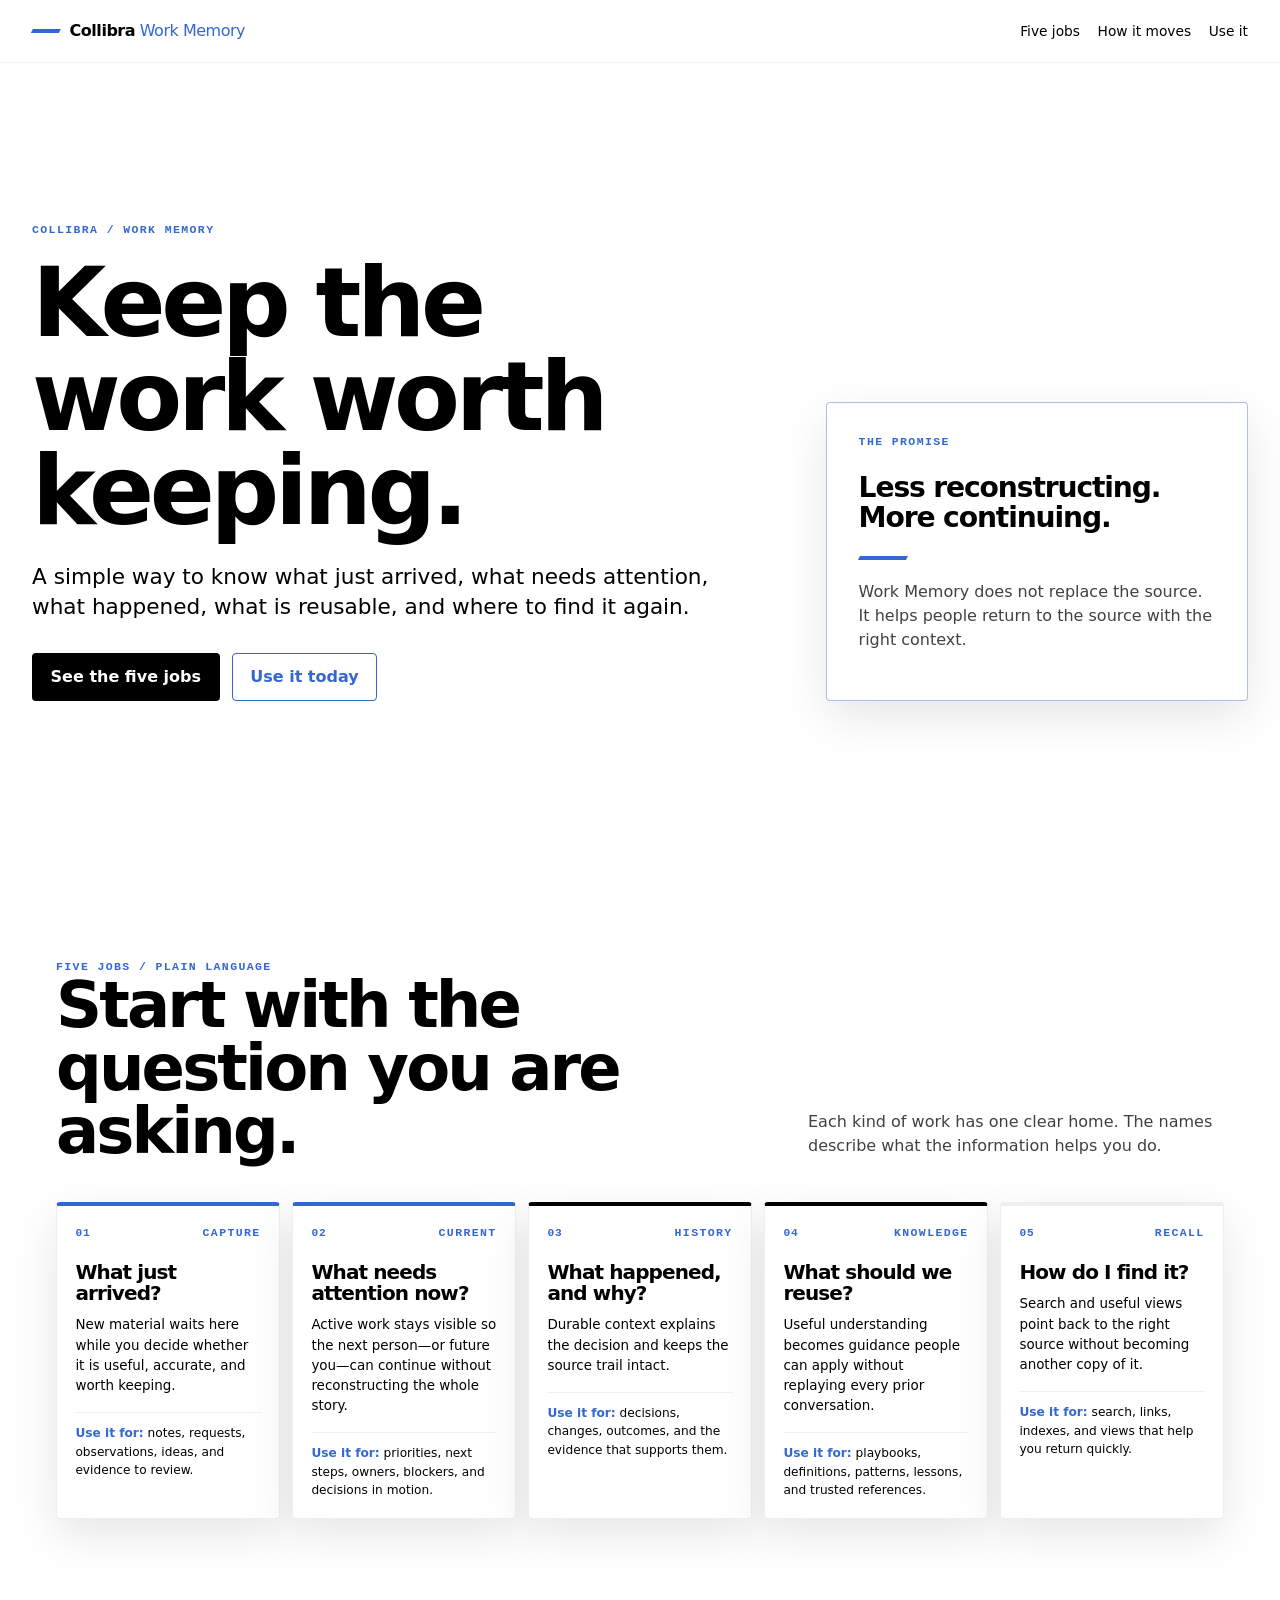
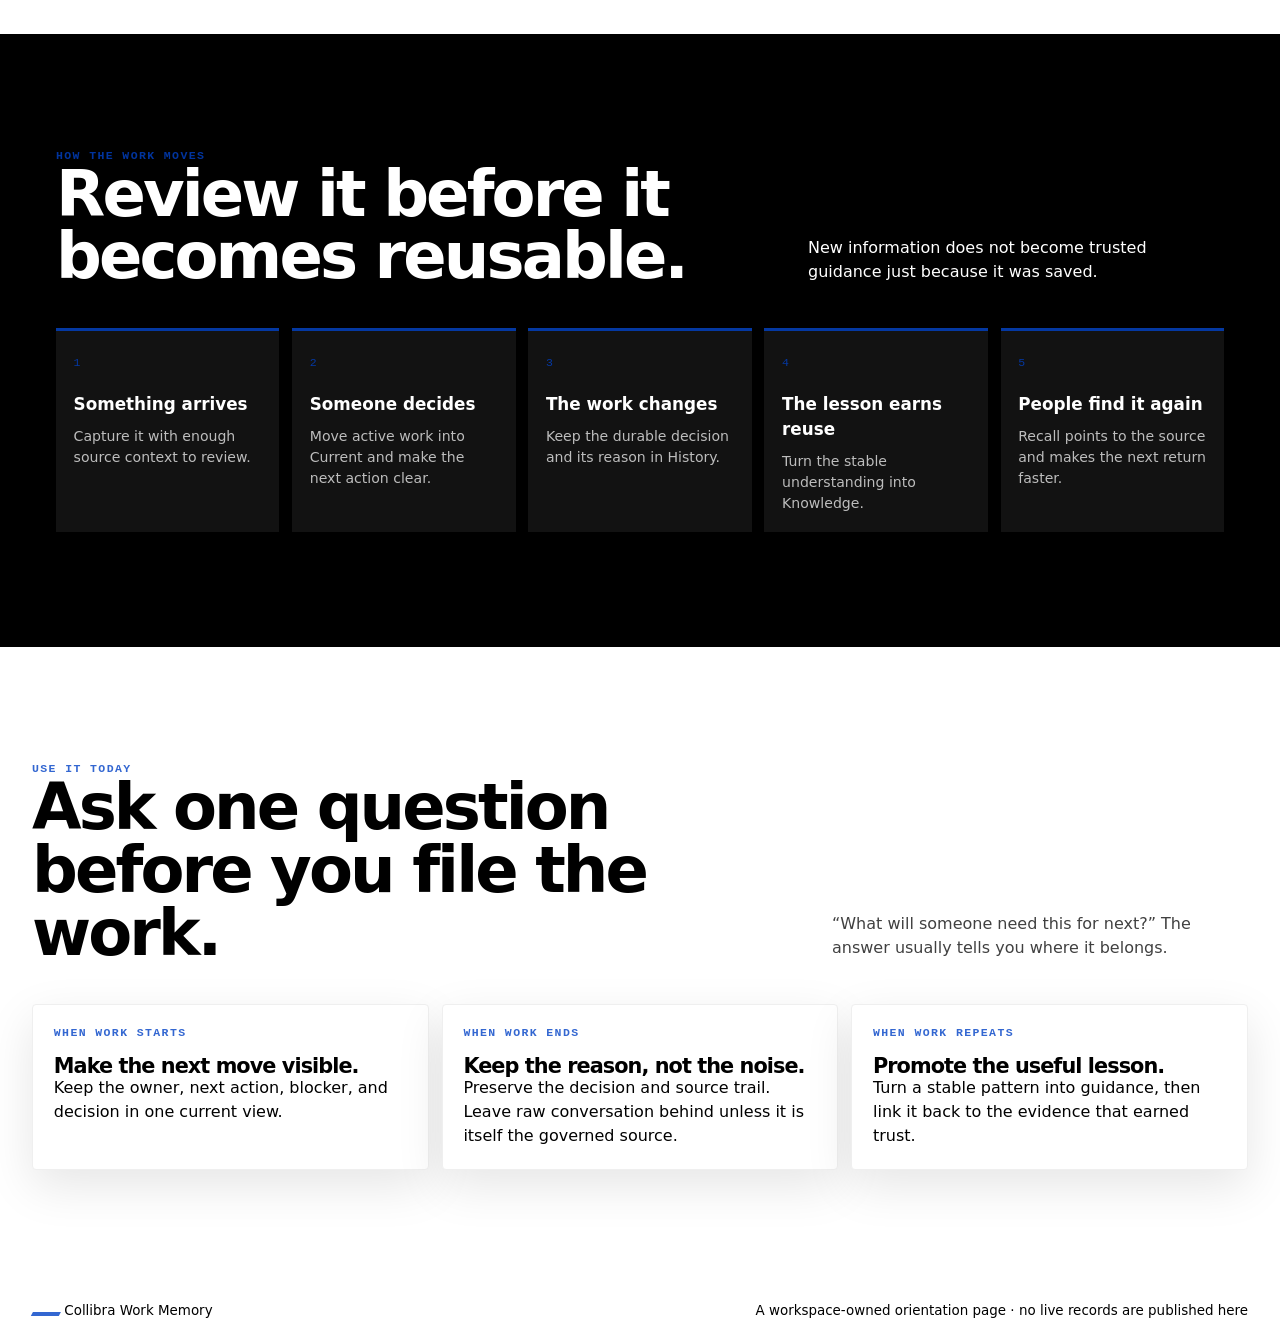
==== collibra-workspace/index.html @ ade643d0 "Publish Work Memory" ====
<!doctype html>
<html lang="en">
  <head>
    <meta charset="utf-8" />
    <meta name="viewport" content="width=device-width, initial-scale=1" />
    <meta name="description" content="A plain-language guide to keeping work easy to resume, trust, reuse, and find." />
    <title>Work Memory</title>
    <link rel="stylesheet" href="base.css?v=20260831-work-memory" />
    <link rel="stylesheet" href="work-memory.css?v=20260831-work-memory" />
  </head>
  <body>
    <a class="skip-link" href="#main">Skip to content</a>
    <header class="site-header">
      <div class="site-header__inner">
        <a class="wordmark" href="#overview" aria-label="Work Memory home">
          <span class="wordmark__tick" aria-hidden="true"></span>
          <span>Collibra<span class="wordmark__suffix"> Work Memory</span></span>
        </a>
        <nav class="site-nav" aria-label="Work Memory sections">
          <a href="#jobs">Five jobs</a>
          <a href="#flow">How it moves</a>
          <a href="#use-it">Use it</a>
        </nav>
      </div>
    </header>

    <main id="main">
      <section class="hero section" id="overview" aria-labelledby="hero-title">
        <div class="hero__eyebrow eyebrow">COLLIBRA / WORK MEMORY</div>
        <div class="hero__grid">
          <div>
            <h1 id="hero-title">Keep the work worth keeping.</h1>
            <p class="hero__lede">A simple way to know what just arrived, what needs attention, what happened, what is reusable, and where to find it again.</p>
            <div class="hero__actions">
              <a class="button button--primary" href="#jobs">See the five jobs</a>
              <a class="button button--secondary" href="#use-it">Use it today</a>
            </div>
          </div>
          <aside class="hero-card" aria-label="What this page is for">
            <div class="hero-card__label eyebrow">THE PROMISE</div>
            <p class="hero-card__statement">Less reconstructing. More continuing.</p>
            <div class="hero-card__rule" aria-hidden="true"></div>
            <p class="hero-card__note">Work Memory does not replace the source. It helps people return to the source with the right context.</p>
          </aside>
        </div>
      </section>

      <section class="section section--pale memory-section" id="jobs" aria-labelledby="jobs-title">
        <div class="section-heading">
          <div>
            <div class="eyebrow">FIVE JOBS / PLAIN LANGUAGE</div>
            <h2 id="jobs-title">Start with the question you are asking.</h2>
          </div>
          <p class="section-heading__description">Each kind of work has one clear home. The names describe what the information helps you do.</p>
        </div>
        <div class="memory-jobs" aria-label="Five Work Memory jobs">
          <article class="memory-job memory-job--capture">
            <div class="memory-job__top"><span class="memory-job__number" aria-hidden="true">01</span><div class="eyebrow">CAPTURE</div></div>
            <h3>What just arrived?</h3>
            <p>New material waits here while you decide whether it is useful, accurate, and worth keeping.</p>
            <p class="memory-job__rule"><strong>Use it for:</strong> notes, requests, observations, ideas, and evidence to review.</p>
          </article>
          <article class="memory-job memory-job--current">
            <div class="memory-job__top"><span class="memory-job__number" aria-hidden="true">02</span><div class="eyebrow">CURRENT</div></div>
            <h3>What needs attention now?</h3>
            <p>Active work stays visible so the next person—or future you—can continue without reconstructing the whole story.</p>
            <p class="memory-job__rule"><strong>Use it for:</strong> priorities, next steps, owners, blockers, and decisions in motion.</p>
          </article>
          <article class="memory-job memory-job--history">
            <div class="memory-job__top"><span class="memory-job__number" aria-hidden="true">03</span><div class="eyebrow">HISTORY</div></div>
            <h3>What happened, and why?</h3>
            <p>Durable context explains the decision and keeps the source trail intact.</p>
            <p class="memory-job__rule"><strong>Use it for:</strong> decisions, changes, outcomes, and the evidence that supports them.</p>
          </article>
          <article class="memory-job memory-job--knowledge">
            <div class="memory-job__top"><span class="memory-job__number" aria-hidden="true">04</span><div class="eyebrow">KNOWLEDGE</div></div>
            <h3>What should we reuse?</h3>
            <p>Useful understanding becomes guidance people can apply without replaying every prior conversation.</p>
            <p class="memory-job__rule"><strong>Use it for:</strong> playbooks, definitions, patterns, lessons, and trusted references.</p>
          </article>
          <article class="memory-job memory-job--recall">
            <div class="memory-job__top"><span class="memory-job__number" aria-hidden="true">05</span><div class="eyebrow">RECALL</div></div>
            <h3>How do I find it?</h3>
            <p>Search and useful views point back to the right source without becoming another copy of it.</p>
            <p class="memory-job__rule"><strong>Use it for:</strong> search, links, indexes, and views that help you return quickly.</p>
          </article>
        </div>
      </section>

      <section class="section section--dark work-flow" id="flow" aria-labelledby="flow-title">
        <div class="section-heading section-heading--dark">
          <div>
            <div class="eyebrow eyebrow--lime">HOW THE WORK MOVES</div>
            <h2 id="flow-title">Review it before it becomes reusable.</h2>
          </div>
          <p class="section-heading__description">New information does not become trusted guidance just because it was saved.</p>
        </div>
        <ol class="work-flow__steps">
          <li><span>1</span><strong>Something arrives</strong><p>Capture it with enough source context to review.</p></li>
          <li><span>2</span><strong>Someone decides</strong><p>Move active work into Current and make the next action clear.</p></li>
          <li><span>3</span><strong>The work changes</strong><p>Keep the durable decision and its reason in History.</p></li>
          <li><span>4</span><strong>The lesson earns reuse</strong><p>Turn the stable understanding into Knowledge.</p></li>
          <li><span>5</span><strong>People find it again</strong><p>Recall points to the source and makes the next return faster.</p></li>
        </ol>
      </section>

      <section class="section" id="use-it" aria-labelledby="use-title">
        <div class="section-heading">
          <div>
            <div class="eyebrow">USE IT TODAY</div>
            <h2 id="use-title">Ask one question before you file the work.</h2>
          </div>
          <p class="section-heading__description">“What will someone need this for next?” The answer usually tells you where it belongs.</p>
        </div>
        <div class="use-grid">
          <article><div class="eyebrow">WHEN WORK STARTS</div><h3>Make the next move visible.</h3><p>Keep the owner, next action, blocker, and decision in one current view.</p></article>
          <article><div class="eyebrow">WHEN WORK ENDS</div><h3>Keep the reason, not the noise.</h3><p>Preserve the decision and source trail. Leave raw conversation behind unless it is itself the governed source.</p></article>
          <article><div class="eyebrow">WHEN WORK REPEATS</div><h3>Promote the useful lesson.</h3><p>Turn a stable pattern into guidance, then link it back to the evidence that earned trust.</p></article>
        </div>
      </section>
    </main>

    <footer class="site-footer"><div class="site-footer__inner"><p><span class="wordmark__tick" aria-hidden="true"></span> Collibra Work Memory</p><p class="site-footer__meta">A workspace-owned orientation page · no live records are published here</p></div></footer>
  </body>
</html>
---- collibra-workspace/base.css ----
:root {
  color-scheme: light;
  --page-bg: var(--token-brand-color-neutral-light-cloud, Canvas);
  --surface: var(--token-brand-color-neutral-white, Canvas);
  --surface-muted: var(--token-brand-color-neutral-light-cloud, Canvas);
  --surface-strong: var(--token-brand-color-primary-navy, CanvasText);
  --ink: var(--token-brand-color-neutral-charcoal, CanvasText);
  --ink-strong: var(--token-brand-color-neutral-black, CanvasText);
  --on-strong: var(--token-brand-color-neutral-white, Canvas);
  --accent: var(--token-brand-color-primary-lime, Highlight);
  --support: var(--token-brand-color-accent-forest, Highlight);
  --hairline: var(--token-brand-color-neutral-cloud, ButtonFace);
  --radius: var(--token-brand-radius-scale, 0.25rem);
  --focus: var(--token-brand-color-primary-lime, Highlight);
  --font-display: system-ui, sans-serif;
  --font-mono: ui-monospace, monospace;
  --type-body-size: 1rem;
  --type-body-line: 1.5;
  --shadow-soft: 0 1rem 3rem color-mix(in srgb, var(--ink-strong) 10%, transparent);
}

* {
  box-sizing: border-box;
}

html {
  scroll-behavior: smooth;
  scroll-padding-top: 7rem;
}

body {
  margin: 0;
  min-width: min(20rem, 100%);
  background: var(--page-bg);
  color: var(--ink);
  font-family: var(--font-display);
  font-size: var(--type-body-size);
  line-height: var(--type-body-line);
}

a {
  color: inherit;
}

a:focus-visible,
button:focus-visible,
input:focus-visible,
select:focus-visible,
summary:focus-visible {
  outline: 0.18rem solid var(--focus);
  outline-offset: 0.16rem;
}

.skip-link {
  position: fixed;
  z-index: 10;
  top: 0.75rem;
  left: 0.75rem;
  padding: 0.6rem 0.9rem;
  border-radius: var(--radius);
  background: var(--surface);
  color: var(--ink-strong);
  transform: translateY(-160%);
}

.skip-link:focus {
  transform: translateY(0);
}

.site-header {
  position: sticky;
  z-index: 5;
  top: 0;
  border-bottom: 1px solid color-mix(in srgb, var(--hairline) 75%, transparent);
  background: color-mix(in srgb, var(--surface) 94%, transparent);
  backdrop-filter: blur(0.8rem);
}

.site-header__inner,
.site-footer__inner {
  display: flex;
  align-items: center;
  justify-content: space-between;
  gap: 1.5rem;
  width: min(100% - 3rem, 76rem);
  margin: 0 auto;
  padding: 1rem 0;
}

.wordmark {
  display: inline-flex;
  align-items: center;
  gap: 0.6rem;
  color: var(--ink-strong);
  font-weight: 750;
  letter-spacing: -0.03em;
  text-decoration: none;
  white-space: nowrap;
}

.wordmark__suffix {
  color: var(--support);
  font-weight: 450;
}

.wordmark__tick {
  display: inline-block;
  width: 1.75rem;
  height: 0.22rem;
  background: var(--accent);
  transform: skewX(-28deg);
}

.site-nav {
  display: flex;
  min-width: 0;
  gap: 1.1rem;
  overflow-x: auto;
  color: var(--ink);
  font-size: 0.86rem;
  white-space: nowrap;
}

.site-nav a {
  padding: 0.3rem 0;
  text-decoration: none;
}

.site-nav a:hover {
  color: var(--support);
}

.section {
  width: min(100% - 3rem, 76rem);
  margin: 0 auto;
  padding: clamp(4rem, 9vw, 7.5rem) 0;
  scroll-margin-top: 6rem;
}

.section--compact {
  padding-top: clamp(3rem, 6vw, 5rem);
  padding-bottom: clamp(3rem, 6vw, 5rem);
}

.section--dark {
  width: 100%;
  max-width: none;
  padding-right: max(1.5rem, calc((100% - 73rem) / 2));
  padding-left: max(1.5rem, calc((100% - 73rem) / 2));
  background: var(--surface-strong);
  color: var(--on-strong);
}

.section--pale {
  width: 100%;
  max-width: none;
  padding-right: max(1.5rem, calc((100% - 73rem) / 2));
  padding-left: max(1.5rem, calc((100% - 73rem) / 2));
  background: var(--surface-muted);
}

.hero {
  padding-top: clamp(5rem, 13vw, 10rem);
  padding-bottom: clamp(5rem, 12vw, 9rem);
}

.hero__eyebrow,
.eyebrow {
  color: var(--support);
  font-family: var(--font-mono);
  font-size: 0.72rem;
  font-weight: 700;
  letter-spacing: 0.12em;
  line-height: 1.2;
  text-transform: uppercase;
}

.eyebrow--lime {
  color: var(--accent);
}

.hero__grid {
  display: grid;
  grid-template-columns: minmax(0, 1.25fr) minmax(15rem, 0.75fr);
  align-items: end;
  gap: clamp(2rem, 7vw, 7rem);
  margin-top: 1.2rem;
}

h1,
h2,
h3,
p {
  margin-top: 0;
}

h1,
h2,
h3 {
  color: var(--ink-strong);
  font-weight: 650;
  letter-spacing: -0.045em;
  line-height: 0.98;
}

h1 {
  max-width: 12ch;
  margin-bottom: 1.5rem;
  font-size: clamp(3.2rem, 8vw, 6rem);
}

h2 {
  max-width: 18ch;
  margin-bottom: 0;
  font-size: clamp(2.35rem, 5vw, 4.25rem);
}

h3 {
  font-size: 1.3rem;
}

.hero__lede {
  max-width: 43rem;
  margin-bottom: 2rem;
  color: var(--ink);
  font-size: clamp(1.05rem, 1.8vw, 1.35rem);
  line-height: 1.35;
}

.hero__actions {
  display: flex;
  flex-wrap: wrap;
  gap: 0.75rem;
}

.button {
  display: inline-flex;
  align-items: center;
  justify-content: center;
  min-height: 2.8rem;
  padding: 0.7rem 1.1rem;
  border: 1px solid transparent;
  border-radius: var(--radius);
  font-weight: 700;
  text-decoration: none;
  transition: transform 160ms ease, background-color 160ms ease;
}

.button:hover {
  transform: translateY(-0.12rem);
}

.button--primary {
  background: var(--surface-strong);
  color: var(--on-strong);
}

.button--secondary {
  border-color: var(--support);
  color: var(--support);
}

.hero-card {
  padding: clamp(1.3rem, 3vw, 2rem);
  border: 1px solid color-mix(in srgb, var(--support) 35%, var(--hairline));
  border-radius: var(--radius);
  background: var(--surface);
  box-shadow: var(--shadow-soft);
}

.hero-card__label {
  margin-bottom: 1.5rem;
}

.hero-card__statement {
  max-width: 18ch;
  margin-bottom: 1.5rem;
  color: var(--ink-strong);
  font-size: clamp(1.35rem, 2.2vw, 1.9rem);
  font-weight: 650;
  letter-spacing: -0.04em;
  line-height: 1.05;
}

.hero-card__rule {
  width: 3rem;
  height: 0.24rem;
  margin-bottom: 1.25rem;
  background: var(--accent);
  transform: skewX(-28deg);
}

.hero-card__note,
.section-heading__description,
.type-panel__header p,
.foundation-foot,
.provenance-card p {
  color: color-mix(in srgb, currentColor 75%, transparent);
}

.section-heading {
  display: flex;
  align-items: end;
  justify-content: space-between;
  gap: 2rem;
  margin-bottom: 2.5rem;
}

.section-heading__description {
  max-width: 26rem;
  margin-bottom: 0.25rem;
}

.section-heading--dark h2,
.section-heading--dark .section-heading__description {
  color: var(--on-strong);
}

.summary-grid {
  display: grid;
  grid-template-columns: repeat(auto-fit, minmax(min(100%, 9rem), 1fr));
  gap: 0.75rem;
}

.summary-card {
  min-height: 8.75rem;
  padding: 1.2rem;
  border-top: 0.28rem solid var(--accent);
  border-radius: var(--radius);
  background: var(--surface);
  box-shadow: var(--shadow-soft);
}

.summary-card__count {
  display: block;
  color: var(--ink-strong);
  font-size: clamp(2.25rem, 5vw, 3.2rem);
  font-weight: 700;
  letter-spacing: -0.08em;
  line-height: 0.9;
}

.summary-card__label {
  display: block;
  margin-top: 0.85rem;
  color: var(--support);
  font-family: var(--font-mono);
  font-size: 0.7rem;
  font-weight: 700;
  letter-spacing: 0.08em;
  text-transform: uppercase;
}

.foundation-layout {
  display: grid;
  grid-template-columns: minmax(0, 0.85fr) minmax(0, 1.15fr);
  gap: clamp(2rem, 6vw, 6rem);
}

.section--dark h3,
.section--dark h4 {
  color: var(--on-strong);
}

.subheading {
  margin-bottom: 1.15rem;
  letter-spacing: -0.02em;
}

.swatch-grid {
  display: grid;
  grid-template-columns: repeat(2, minmax(0, 1fr));
  gap: 0.7rem;
}

.swatch {
  display: flex;
  min-height: 8.2rem;
  flex-direction: column;
  justify-content: space-between;
  padding: 0.9rem;
  border-radius: var(--radius);
  color: var(--on-strong);
  box-shadow: inset 0 0 0 1px color-mix(in srgb, currentColor 15%, transparent);
}

.swatch--light {
  color: var(--ink-strong);
}

.swatch__name {
  font-weight: 700;
}

.swatch__meta {
  font-family: var(--font-mono);
  font-size: 0.68rem;
  opacity: 0.8;
  overflow-wrap: anywhere;
}

.type-panel {
  min-width: 0;
}

.type-panel__header {
  display: flex;
  align-items: start;
  justify-content: space-between;
  gap: 1rem;
}

.type-panel__header p {
  margin-bottom: 1.5rem;
}

.pill,
.status-pill {
  display: inline-flex;
  align-items: center;
  width: fit-content;
  border-radius: 999px;
  padding: 0.25rem 0.55rem;
  font-family: var(--font-mono);
  font-size: 0.66rem;
  font-weight: 700;
  letter-spacing: 0.04em;
  text-transform: uppercase;
}

.pill--dark {
  border: 1px solid color-mix(in srgb, var(--on-strong) 35%, transparent);
  color: var(--on-strong);
  white-space: nowrap;
}

.type-list {
  display: grid;
  gap: 0.75rem;
}

.type-specimen {
  display: grid;
  grid-template-columns: minmax(8rem, 0.35fr) minmax(0, 1fr);
  gap: 1rem;
  align-items: baseline;
  padding: 0.9rem 0;
  border-bottom: 1px solid color-mix(in srgb, var(--on-strong) 18%, transparent);
}

.type-specimen__label {
  color: var(--accent);
  font-family: var(--font-mono);
  font-size: 0.68rem;
  letter-spacing: 0.05em;
  text-transform: uppercase;
}

.type-specimen__sample {
  margin: 0;
  font-family: var(--specimen-font, var(--font-display));
  font-size: var(--specimen-size, 1.5rem);
  line-height: var(--specimen-line, 1.1);
}

.foundation-foot {
  margin-top: 2.5rem;
  padding-top: 1.25rem;
  border-top: 1px solid color-mix(in srgb, var(--on-strong) 18%, transparent);
}

.catalog-toolbar {
  position: sticky;
  top: 4.8rem;
  z-index: 3;
  display: grid;
  grid-template-columns: minmax(0, 1.5fr) minmax(10rem, 0.55fr);
  gap: 0.75rem;
  padding: 1rem;
  border: 1px solid var(--hairline);
  border-radius: var(--radius);
  background: var(--surface);
  box-shadow: var(--shadow-soft);
}

.field-label {
  display: grid;
  gap: 0.4rem;
  color: var(--ink-strong);
  font-size: 0.76rem;
  font-weight: 700;
}

input,
select {
  width: 100%;
  min-height: 2.75rem;
  border: 1px solid var(--hairline);
  border-radius: var(--radius);
  background: var(--surface);
  color: var(--ink-strong);
  font: inherit;
  padding: 0.6rem 0.7rem;
}

input::placeholder {
  color: color-mix(in srgb, var(--ink) 60%, transparent);
}

.catalog-count {
  margin: 1rem 0;
  color: var(--support);
  font-family: var(--font-mono);
  font-size: 0.78rem;
  font-weight: 700;
  letter-spacing: 0.03em;
}

.catalog-column {
  min-width: 0;
}

.catalog-grid {
  display: grid;
  grid-template-columns: 1fr;
  gap: 0.9rem;
}

.catalog-card {
  display: flex;
  min-width: 0;
  flex-direction: column;
  gap: 0.85rem;
  padding: 1.25rem;
  border: 1px solid var(--hairline);
  border-radius: var(--radius);
  background: var(--surface);
  box-shadow: var(--shadow-soft);
}

.catalog-card__topline {
  display: flex;
  align-items: start;
  justify-content: space-between;
  gap: 0.75rem;
}

.catalog-card__area,
.catalog-card__id,
.source-line,
.tag-list {
  color: var(--support);
  font-family: var(--font-mono);
  font-size: 0.68rem;
  letter-spacing: 0.02em;
}

.catalog-card__id,
.source-line {
  overflow-wrap: anywhere;
}

.catalog-card h3 {
  margin-bottom: 0;
  color: var(--ink-strong);
  font-size: 1.45rem;
  line-height: 1.05;
}

.catalog-card p {
  margin-bottom: 0;
}

.catalog-card__contract {
  padding-left: 0.8rem;
  border-left: 0.2rem solid var(--accent);
  color: var(--ink-strong);
}

.status-pill {
  background: var(--surface-muted);
  color: var(--ink-strong);
}

.status-pill--defined {
  background: color-mix(in srgb, var(--support) 14%, var(--surface));
  color: var(--support);
}

.status-pill--proposed {
  background: color-mix(in srgb, var(--accent) 22%, var(--surface));
  color: var(--ink-strong);
}

.status-pill--open,
.status-pill--deferred {
  background: color-mix(in srgb, var(--hairline) 60%, var(--surface));
  color: var(--ink);
}

.tag-list {
  display: flex;
  flex-wrap: wrap;
  gap: 0.35rem;
  margin-top: auto;
  padding-top: 0.4rem;
  font-family: var(--font-display);
  font-size: 0.78rem;
  line-height: 1.25;
}

.tag {
  min-width: 0;
  padding: 0.32rem 0.52rem;
  border: 1px solid var(--hairline);
  border-radius: 999px;
  overflow-wrap: anywhere;
}

.catalog-pagination-row {
  display: grid;
  grid-template-columns: minmax(0, 1fr) auto;
  align-items: center;
  gap: 1rem;
  margin-top: 1.25rem;
  padding-top: 1.1rem;
  border-top: 1px solid var(--hairline);
}

.catalog-page-status {
  margin: 0;
  color: var(--ink);
  font-size: 0.86rem;
}

.catalog-pagination {
  display: flex;
  align-items: center;
  justify-content: end;
  gap: 0.35rem;
  max-width: 100%;
}

.catalog-pagination__pages {
  display: flex;
  align-items: center;
  flex-wrap: wrap;
  gap: 0.35rem;
}

.catalog-pagination__ellipsis {
  display: inline-flex;
  min-width: 1.2rem;
  min-height: 2.75rem;
  align-items: center;
  justify-content: center;
  color: var(--ink);
  font-weight: 700;
}

.catalog-pagination__button {
  display: inline-flex;
  min-width: 2.75rem;
  min-height: 2.75rem;
  align-items: center;
  justify-content: center;
  padding: 0.55rem 0.7rem;
  border: 1px solid var(--hairline);
  border-radius: var(--radius);
  background: var(--surface);
  color: var(--ink-strong);
  font: inherit;
  font-weight: 700;
  cursor: pointer;
}

.catalog-pagination__button:hover:not(:disabled) {
  border-color: var(--support);
  color: var(--support);
}

.catalog-pagination__button[aria-current="page"] {
  border-color: var(--surface-strong);
  background: var(--surface-strong);
  color: var(--on-strong);
}

.catalog-pagination__button:disabled {
  cursor: not-allowed;
  opacity: 0.48;
}

.empty-card,
.loading-card,
.error-card {
  padding: 1.2rem;
  border: 1px dashed var(--hairline);
  border-radius: var(--radius);
  background: var(--surface);
}

.loading-card--dark,
.error-card--dark {
  border-color: color-mix(in srgb, var(--on-strong) 28%, transparent);
  background: color-mix(in srgb, var(--on-strong) 5%, transparent);
  color: var(--on-strong);
}

.principles-layout {
  display: grid;
  grid-template-columns: repeat(3, minmax(0, 1fr));
  gap: 0.9rem;
}

.principle-group {
  min-height: 16rem;
  padding: 1.3rem;
  border-radius: var(--radius);
  background: var(--surface);
  box-shadow: var(--shadow-soft);
}

.principle-group h3 {
  margin-bottom: 1rem;
}

.principle-group ul {
  display: grid;
  gap: 0.7rem;
  margin: 0;
  padding-left: 1.1rem;
}

.principle-group li::marker {
  color: var(--accent);
}

.provenance-grid {
  display: grid;
  grid-template-columns: repeat(3, minmax(0, 1fr));
  gap: 0.9rem;
}

.provenance-card {
  min-height: 13rem;
  padding: 1.25rem;
  border: 1px solid color-mix(in srgb, var(--on-strong) 20%, transparent);
  border-radius: var(--radius);
  background: color-mix(in srgb, var(--on-strong) 5%, transparent);
}

.provenance-card h3 {
  margin-bottom: 0.8rem;
}

.provenance-card ul {
  margin: 0;
  padding-left: 1.1rem;
}

.site-footer {
  background: var(--surface);
}

.site-footer__inner {
  align-items: baseline;
  color: var(--ink-strong);
  font-size: 0.84rem;
}

.site-footer__inner p {
  margin: 0;
}

.site-footer__meta {
  color: var(--ink);
  text-align: right;
}

.noscript-message {
  position: fixed;
  right: 1rem;
  bottom: 1rem;
  z-index: 12;
  max-width: 30rem;
  padding: 1rem;
  border: 1px solid var(--hairline);
  border-radius: var(--radius);
  background: var(--surface);
  color: var(--ink-strong);
  box-shadow: var(--shadow-soft);
}

.hero-card__meta {
  display: flex;
  align-items: center;
  gap: 0.5rem;
  color: var(--support);
  font-family: var(--font-mono);
  font-size: 0.68rem;
  letter-spacing: 0.05em;
  text-transform: uppercase;
}

.live-dot {
  display: inline-block;
  width: 0.5rem;
  height: 0.5rem;
  border-radius: 50%;
  background: var(--accent);
  box-shadow: 0 0 0 0.28rem color-mix(in srgb, var(--accent) 18%, transparent);
}

.summary-card--foundation { border-top-color: var(--support); }
.summary-card--ui { border-top-color: var(--surface-strong); }
.summary-card--ux { border-top-color: var(--accent); }
.summary-card--visual { border-top-color: var(--support); }
.summary-card--content { border-top-color: var(--ink-strong); }

.maturity-panel {
  display: grid;
  grid-template-columns: minmax(12rem, 0.7fr) minmax(0, 1.3fr);
  gap: clamp(1.5rem, 5vw, 5rem);
  margin-top: 2rem;
  padding: 1.25rem;
  border: 1px solid var(--hairline);
  border-radius: var(--radius);
  background: var(--surface);
}

.maturity-panel__intro p {
  max-width: 29rem;
  margin: 0.7rem 0 0;
  color: var(--ink);
}

.maturity-rail {
  display: grid;
  gap: 0.75rem;
  align-content: center;
}

.maturity-bar__header {
  display: flex;
  justify-content: space-between;
  gap: 1rem;
  color: var(--ink-strong);
  font-family: var(--font-mono);
  font-size: 0.68rem;
  letter-spacing: 0.03em;
  text-transform: uppercase;
}

.maturity-bar__count {
  color: var(--support);
}

.maturity-bar__track {
  height: 0.42rem;
  margin-top: 0.3rem;
  overflow: hidden;
  border-radius: 999px;
  background: color-mix(in srgb, var(--hairline) 55%, transparent);
}

.maturity-bar__fill {
  display: block;
  height: 100%;
  border-radius: inherit;
  background: var(--support);
}

.maturity-bar__fill--proposed { background: var(--accent); }
.maturity-bar__fill--open { background: var(--ink); }
.maturity-bar__fill--deferred { background: var(--hairline); }

.system-map-section {
  overflow: hidden;
}

.system-map {
  display: grid;
  grid-template-columns: minmax(0, 1.05fr) minmax(16rem, 0.95fr);
  gap: clamp(2rem, 6vw, 6rem);
  align-items: center;
}

.system-map__canvas {
  position: relative;
  min-height: 31rem;
  isolation: isolate;
}

.system-map__connectors {
  position: absolute;
  inset: 0;
  width: 100%;
  height: 100%;
  overflow: visible;
  color: color-mix(in srgb, var(--on-strong) 24%, transparent);
}

.system-map__connectors path {
  fill: none;
  stroke: currentColor;
  stroke-width: 0.35;
  stroke-dasharray: 1 2;
  vector-effect: non-scaling-stroke;
}

.map-core {
  position: absolute;
  top: 50%;
  left: 50%;
  display: grid;
  width: 9rem;
  height: 9rem;
  place-content: center;
  gap: 0.9rem;
  border: 1px solid color-mix(in srgb, var(--accent) 70%, transparent);
  border-radius: 50%;
  background: color-mix(in srgb, var(--surface-strong) 90%, var(--accent));
  color: var(--on-strong);
  text-align: center;
  transform: translate(-50%, -50%);
  box-shadow: 0 0 0 1rem color-mix(in srgb, var(--accent) 7%, transparent), 0 0 0 2rem color-mix(in srgb, var(--on-strong) 4%, transparent);
}

.map-core__tick {
  display: block;
  width: 2.5rem;
  height: 0.22rem;
  margin: 0 auto;
  background: var(--accent);
  transform: skewX(-28deg);
}

.map-core__label {
  font-family: var(--font-mono);
  font-size: 0.68rem;
  font-weight: 700;
  letter-spacing: 0.08em;
  line-height: 1.35;
}

.map-node {
  position: absolute;
  z-index: 1;
  display: grid;
  min-width: 8.5rem;
  gap: 0.25rem;
  padding: 0.85rem;
  border: 1px solid color-mix(in srgb, var(--on-strong) 25%, transparent);
  border-radius: var(--radius);
  background: color-mix(in srgb, var(--surface-strong) 88%, var(--on-strong));
  color: var(--on-strong);
  font: inherit;
  text-align: left;
  cursor: pointer;
  transition: transform 160ms ease, border-color 160ms ease, background-color 160ms ease;
}

.map-node:hover,
.map-node:focus-visible {
  border-color: var(--accent);
  background: color-mix(in srgb, var(--surface-strong) 78%, var(--accent));
  transform: translateY(-0.2rem);
}

.map-node--top { top: 0; left: 50%; transform: translateX(-50%); }
.map-node--right { top: 18%; right: 0; }
.map-node--left { top: 18%; left: 0; }
.map-node--bottom-right { right: 4%; bottom: 2%; }
.map-node--bottom-left { bottom: 2%; left: 4%; }
.map-node--top:hover,
.map-node--top:focus-visible { transform: translateX(-50%) translateY(-0.2rem); }

.map-node__kicker,
.map-list-item__kicker {
  color: var(--accent);
  font-family: var(--font-mono);
  font-size: 0.62rem;
  font-weight: 700;
  letter-spacing: 0.08em;
  text-transform: uppercase;
}

.map-node__label {
  font-size: 1.2rem;
  letter-spacing: -0.03em;
}

.map-node__count,
.map-list-item__count {
  color: color-mix(in srgb, var(--on-strong) 70%, transparent);
  font-family: var(--font-mono);
  font-size: 0.66rem;
}

.system-map__list {
  display: grid;
  gap: 0.7rem;
}

.map-list-item {
  padding: 1rem 1.1rem;
  border-left: 0.22rem solid var(--accent);
  background: color-mix(in srgb, var(--on-strong) 5%, transparent);
}

.map-list-item--ui { border-left-color: var(--surface); }
.map-list-item--ux { border-left-color: var(--accent); }
.map-list-item--visual { border-left-color: var(--support); }
.map-list-item--content { border-left-color: var(--on-strong); }

.map-list-item__header {
  display: flex;
  justify-content: space-between;
  gap: 1rem;
}

.map-list-item h3 {
  margin: 0.35rem 0;
  color: var(--on-strong);
  font-size: 1.35rem;
}

.map-list-item p {
  margin-bottom: 0.65rem;
  color: color-mix(in srgb, var(--on-strong) 72%, transparent);
  font-size: 0.9rem;
}

.text-button,
.card-link {
  width: fit-content;
  padding: 0;
  border: 0;
  background: transparent;
  color: var(--support);
  font: inherit;
  font-weight: 700;
  text-decoration: underline;
  text-decoration-color: color-mix(in srgb, currentColor 38%, transparent);
  text-underline-offset: 0.22rem;
  cursor: pointer;
}

.text-button:hover,
.card-link:hover {
  color: var(--accent);
}

.section--dark .text-button {
  color: var(--accent);
}

.section--dark .text-button:hover,
.section--dark .text-button:focus-visible {
  color: var(--on-strong);
}

.foundation-signals {
  display: grid;
  grid-template-columns: repeat(4, minmax(0, 1fr));
  gap: 0.7rem;
  margin-top: 2.5rem;
}

.foundation-signal {
  min-width: 0;
  padding: 0.9rem;
  border: 1px solid color-mix(in srgb, var(--on-strong) 18%, transparent);
  border-radius: var(--radius);
  background: color-mix(in srgb, var(--on-strong) 5%, transparent);
}

.foundation-signal--open {
  border-color: color-mix(in srgb, var(--accent) 50%, transparent);
}

.foundation-signal__header {
  display: flex;
  align-items: start;
  justify-content: space-between;
  gap: 0.5rem;
}

.foundation-signal p {
  margin: 0.7rem 0 0;
  color: color-mix(in srgb, var(--on-strong) 70%, transparent);
  font-size: 0.8rem;
}

.explorer-layout {
  display: grid;
  grid-template-columns: minmax(20rem, 0.8fr) minmax(24rem, 1.2fr);
  align-items: start;
  gap: 1rem;
}

.detail-panel {
  position: sticky;
  top: 5.5rem;
  min-width: 0;
  min-height: 20rem;
  max-height: calc(100vh - 7rem);
  overflow-y: auto;
  overscroll-behavior: contain;
  scrollbar-gutter: stable;
  padding: 1.35rem;
  border: 1px solid var(--support);
  border-radius: var(--radius);
  background: var(--surface-strong);
  color: var(--on-strong);
  box-shadow: var(--shadow-soft);
}

.detail-panel__empty {
  display: grid;
  min-height: 17rem;
  place-content: center;
  gap: 0.8rem;
  text-align: center;
}

.detail-panel__empty h3,
.detail-panel h3,
.detail-panel h4 {
  color: var(--on-strong);
}

.detail-panel__empty p,
.detail-panel__purpose,
.detail-list,
.detail-panel__source {
  color: color-mix(in srgb, var(--on-strong) 72%, transparent);
}

.detail-panel__mark {
  display: grid;
  width: 3.2rem;
  height: 3.2rem;
  place-content: center;
  margin: 0 auto;
  border: 1px solid color-mix(in srgb, var(--accent) 65%, transparent);
  border-radius: 50%;
  color: var(--accent);
  font-size: 2rem;
  font-weight: 300;
}

.detail-panel__header {
  display: flex;
  align-items: start;
  justify-content: space-between;
  gap: 0.7rem;
}

.detail-panel__related {
  margin-top: 1rem;
}

.detail-panel__related h4 {
  margin-bottom: 0.2rem;
  font-family: var(--font-mono);
  font-size: 0.68rem;
  letter-spacing: 0.08em;
  text-transform: uppercase;
}

.detail-panel__id {
  display: block;
  margin-top: 1rem;
  color: var(--accent);
  font-family: var(--font-mono);
  font-size: 0.68rem;
  overflow-wrap: anywhere;
}

.detail-panel h3 {
  margin: 0.55rem 0 0.8rem;
  font-size: 1.85rem;
}

.detail-panel__purpose {
  margin-bottom: 1rem;
}

.detail-panel__contract {
  margin: 1rem 0;
  padding: 0.85rem 0.9rem;
  border-left: 0.22rem solid var(--accent);
  background: color-mix(in srgb, var(--on-strong) 6%, transparent);
}

.detail-panel__contract h4 {
  margin-bottom: 0.4rem;
  font-family: var(--font-mono);
  font-size: 0.68rem;
  letter-spacing: 0.08em;
  text-transform: uppercase;
}

.detail-panel__contract p {
  margin: 0;
}

.detail-panel__contract-details {
  margin-top: 0.7rem;
}

.detail-panel__contract-details summary {
  display: inline-flex;
  min-height: 2.5rem;
  align-items: center;
  padding: 0.45rem 0.65rem;
  border: 1px solid color-mix(in srgb, var(--accent) 52%, transparent);
  border-radius: var(--radius);
  color: var(--accent);
  cursor: pointer;
  font-size: 0.84rem;
  font-weight: 700;
}

.detail-panel__contract-details summary:hover {
  background: color-mix(in srgb, var(--accent) 12%, transparent);
}

.detail-panel__more {
  margin-top: 1rem;
  border-top: 1px solid color-mix(in srgb, var(--on-strong) 18%, transparent);
  padding-top: 0.8rem;
}

.detail-panel__more > summary {
  display: flex;
  min-height: 2.75rem;
  align-items: center;
  padding: 0.55rem 0.7rem;
  border: 1px solid color-mix(in srgb, var(--accent) 52%, transparent);
  border-radius: var(--radius);
  background: color-mix(in srgb, var(--on-strong) 5%, transparent);
  color: var(--accent);
  cursor: pointer;
  font-family: var(--font-display);
  font-size: 0.86rem;
  font-weight: 700;
  letter-spacing: 0.01em;
}

.detail-panel__more > summary:hover {
  background: color-mix(in srgb, var(--accent) 12%, transparent);
}

.detail-panel__more-body {
  padding-top: 0.2rem;
}

.detail-list {
  margin-top: 1rem;
}

.detail-list h4 {
  margin-bottom: 0.35rem;
  font-family: var(--font-mono);
  font-size: 0.68rem;
  letter-spacing: 0.08em;
  text-transform: uppercase;
}

.detail-list ul {
  display: grid;
  gap: 0.3rem;
  margin: 0;
  padding-left: 1rem;
}

.detail-panel__source {
  margin: 1.2rem 0 0;
  border-top: 1px solid color-mix(in srgb, var(--on-strong) 18%, transparent);
  padding-top: 0.9rem;
  font-family: var(--font-mono);
  font-size: 0.68rem;
  overflow-wrap: anywhere;
}

.catalog-card--selected {
  border-color: var(--support);
  box-shadow: 0 0 0 0.16rem color-mix(in srgb, var(--support) 18%, transparent), var(--shadow-soft);
}

.catalog-card .card-link {
  margin-top: auto;
  padding-top: 0.4rem;
}

.journey-grid {
  display: grid;
  grid-template-columns: repeat(5, minmax(0, 1fr));
  gap: 0.75rem;
}

.journey-step {
  min-width: 0;
  min-height: 14rem;
  padding: 1.1rem;
  border-top: 0.25rem solid var(--support);
  background: var(--surface);
  box-shadow: var(--shadow-soft);
}

.journey-step:nth-child(2) { border-top-color: var(--accent); }
.journey-step:nth-child(3) { border-top-color: var(--surface-strong); }
.journey-step:nth-child(4) { border-top-color: var(--ink-strong); }
.journey-step:nth-child(5) { border-top-color: var(--hairline); }

.journey-step__number {
  color: var(--support);
  font-family: var(--font-mono);
  font-size: 0.7rem;
  font-weight: 700;
  letter-spacing: 0.08em;
}

.journey-step h3 {
  margin: 1.5rem 0 0.8rem;
  font-size: 1.35rem;
}

.journey-step p {
  margin: 0;
  color: var(--ink);
  font-size: 0.86rem;
}

.memory-availability {
  display: grid;
  grid-template-columns: minmax(15rem, 0.75fr) minmax(0, 1.25fr);
  gap: clamp(1.25rem, 4vw, 3rem);
  margin-top: 1.5rem;
  padding: 1.15rem;
  border: 1px solid var(--hairline);
  border-left: 0.28rem solid var(--support);
  border-radius: var(--radius);
  background: var(--surface);
  box-shadow: var(--shadow-soft);
  scroll-margin-top: 7rem;
}

.memory-availability__intro h3 {
  margin: 0.55rem 0 0.8rem;
  color: var(--ink-strong);
  font-size: clamp(1.45rem, 2.5vw, 2rem);
  letter-spacing: -0.03em;
  line-height: 1.05;
}

.memory-availability__intro p {
  max-width: 25rem;
  margin: 0;
  color: var(--ink);
  font-size: 0.9rem;
}

.memory-availability__items {
  display: grid;
  grid-template-columns: repeat(3, minmax(0, 1fr));
  gap: 0.75rem;
}

.memory-availability__item {
  min-width: 0;
  padding: 1rem;
  border: 1px solid var(--hairline);
  border-radius: var(--radius);
  background: var(--surface);
}

.memory-availability__item h4 {
  margin: 0.7rem 0 0.55rem;
  color: var(--ink-strong);
  font-size: 1rem;
  letter-spacing: -0.02em;
  line-height: 1.08;
}

.memory-availability__item p {
  margin: 0;
  color: var(--ink);
  font-size: 0.82rem;
}

.memory-availability__item--pending {
  border-color: color-mix(in srgb, var(--accent) 48%, var(--hairline));
  background: color-mix(in srgb, var(--accent) 7%, var(--surface));
}

.memory-reader-path {
  display: grid;
  grid-template-columns: minmax(12rem, 0.7fr) minmax(0, 1.7fr);
  gap: 1rem 2rem;
  align-items: center;
  margin-top: 1.5rem;
  padding: 1rem 1.15rem;
  border: 1px solid var(--hairline);
  border-left: 0.28rem solid var(--accent);
  border-radius: var(--radius);
  background: color-mix(in srgb, var(--accent) 8%, var(--surface));
  scroll-margin-top: 7rem;
}

.memory-reader-path__lead {
  max-width: 18rem;
  margin: 0.45rem 0 0;
  color: var(--ink-strong);
  font-size: 0.92rem;
  font-weight: 650;
}

.memory-reader-path__links {
  display: flex;
  flex-wrap: wrap;
  gap: 0.5rem;
  margin: 0;
  padding: 0;
  list-style: none;
}

.memory-reader-path__links a {
  display: inline-flex;
  min-height: 2.75rem;
  align-items: center;
  gap: 0.35rem;
  padding: 0.55rem 0.75rem;
  border: 1px solid var(--hairline);
  border-radius: 999px;
  background: var(--surface);
  color: var(--support);
  font-size: 0.78rem;
  font-weight: 650;
  line-height: 1.2;
  text-decoration: none;
}

.memory-reader-path__links a span {
  color: var(--ink-strong);
  font-family: var(--font-mono);
  font-size: 0.66rem;
  letter-spacing: 0.04em;
}

.memory-reader-path__links a:hover {
  border-color: var(--support);
  color: var(--ink-strong);
}

.memory-jobs {
  display: grid;
  grid-template-columns: repeat(5, minmax(0, 1fr));
  gap: 0.75rem;
  margin-top: 2.2rem;
}

.memory-job {
  min-width: 0;
  min-height: 17rem;
  scroll-margin-top: 7rem;
  padding: 1.15rem;
  border: 1px solid var(--hairline);
  border-top: 0.28rem solid var(--support);
  border-radius: var(--radius);
  background: var(--surface);
  box-shadow: var(--shadow-soft);
}

.memory-job:target {
  outline: 0.2rem solid var(--accent);
  outline-offset: 0.25rem;
}

.memory-job:nth-child(2) {
  border-top-color: var(--accent);
}

.memory-job:nth-child(3) {
  border-top-color: var(--surface-strong);
}

.memory-job:nth-child(4) {
  border-top-color: var(--ink-strong);
}

.memory-job:nth-child(5) {
  border-top-color: var(--hairline);
}

.memory-job__top {
  display: flex;
  align-items: center;
  justify-content: space-between;
  gap: 0.7rem;
}

.memory-job__number {
  color: var(--support);
  font-family: var(--font-mono);
  font-size: 0.7rem;
  font-weight: 700;
  letter-spacing: 0.08em;
}

.memory-job h3 {
  margin: 1.3rem 0 0.7rem;
  font-size: 1.25rem;
  line-height: 1.05;
}

.memory-job > p {
  margin: 0;
  color: var(--ink);
  font-size: 0.84rem;
}

.memory-job__rule {
  margin-top: 1rem !important;
  padding-top: 0.7rem;
  border-top: 1px solid var(--hairline);
  font-size: 0.76rem !important;
}

.memory-job__rule + .memory-job__rule {
  margin-top: 0.55rem !important;
  padding-top: 0;
  border-top: 0;
}

.memory-job__rule strong {
  color: var(--support);
}

.memory-audiences {
  margin-top: clamp(3rem, 7vw, 5.5rem);
  padding-top: 1.6rem;
  border-top: 1px solid var(--hairline);
}

.memory-audiences__header {
  display: flex;
  align-items: end;
  justify-content: space-between;
  gap: 2rem;
}

.memory-audiences__header h3 {
  margin: 0.55rem 0 0;
  font-size: clamp(1.7rem, 3vw, 2.55rem);
}

.memory-audiences__header > p {
  max-width: 25rem;
  margin: 0;
  color: var(--ink);
  font-size: 0.9rem;
}

.memory-audience-grid {
  display: grid;
  grid-template-columns: repeat(3, minmax(0, 1fr));
  gap: 0.75rem;
  margin-top: 1.5rem;
}

.memory-audience {
  min-width: 0;
  min-height: 12rem;
  padding: 1.1rem;
  border: 1px solid var(--hairline);
  border-radius: var(--radius);
  background: var(--surface);
  box-shadow: var(--shadow-soft);
}

.memory-audience h4 {
  margin: 0.75rem 0 0.6rem;
  color: var(--ink-strong);
  font-size: 1.1rem;
  letter-spacing: -0.02em;
  line-height: 1.05;
}

.memory-audience p {
  margin: 0;
  color: var(--ink);
  font-size: 0.84rem;
}

.memory-flow {
  margin-top: clamp(2.5rem, 5vw, 4rem);
  padding: clamp(1.3rem, 3vw, 2rem);
  border: 1px solid color-mix(in srgb, var(--support) 35%, var(--hairline));
  border-radius: var(--radius);
  background: var(--surface-strong);
  color: var(--on-strong);
  box-shadow: var(--shadow-soft);
  scroll-margin-top: 7rem;
}

.memory-flow h3,
.memory-flow h4 {
  color: var(--on-strong);
}

.memory-flow__header,
.memory-tiers__header {
  display: flex;
  align-items: end;
  justify-content: space-between;
  gap: 2rem;
}

.memory-flow__header h3,
.memory-tiers__header h3 {
  margin: 0.55rem 0 0;
  font-size: clamp(1.7rem, 3vw, 2.55rem);
}

.memory-flow__header > p,
.memory-tiers__header > p {
  max-width: 25rem;
  margin: 0;
  color: color-mix(in srgb, var(--on-strong) 78%, transparent);
  font-size: 0.9rem;
}

.memory-flow__steps {
  display: grid;
  grid-template-columns: repeat(5, minmax(0, 1fr));
  gap: 0.75rem;
  margin: 2rem 0 0;
  padding: 0;
  list-style: none;
}

.memory-flow__step {
  min-width: 0;
  min-height: 15.5rem;
  padding: 1rem;
  border: 1px solid color-mix(in srgb, var(--on-strong) 22%, transparent);
  border-top: 0.25rem solid var(--accent);
  border-radius: var(--radius);
  background: color-mix(in srgb, var(--on-strong) 6%, transparent);
}

.memory-flow__step-top {
  display: flex;
  flex-wrap: wrap;
  align-items: center;
  justify-content: space-between;
  gap: 0.75rem;
  min-height: 1.35rem;
}

.memory-flow__role {
  padding: 0.3rem 0.45rem;
  border: 1px solid color-mix(in srgb, var(--on-strong) 42%, transparent);
  border-radius: 999px;
  color: var(--on-strong);
  font-family: var(--font-mono);
  font-size: 0.62rem;
  font-weight: 700;
  letter-spacing: 0.08em;
  line-height: 1;
}

.memory-flow__loop-badge {
  padding: 0.3rem 0.45rem;
  border: 1px solid var(--accent);
  border-radius: 999px;
  color: var(--accent);
  font-family: var(--font-mono);
  font-size: 0.62rem;
  font-weight: 700;
  letter-spacing: 0.08em;
  line-height: 1;
}

.memory-flow__step--improve {
  border-color: color-mix(in srgb, var(--accent) 48%, var(--on-strong));
  border-top-color: var(--accent);
  background: color-mix(in srgb, var(--accent) 10%, transparent);
}

.memory-flow__step--improve .memory-flow__role {
  border-color: var(--accent);
  color: var(--accent);
}

.memory-flow__step--improve h4 {
  color: var(--accent);
}

.memory-flow__step:nth-child(2) {
  border-top-color: var(--support);
}

.memory-flow__step:nth-child(3) {
  border-top-color: var(--on-strong);
}

.memory-flow__step:nth-child(4) {
  border-top-color: color-mix(in srgb, var(--accent) 60%, var(--on-strong));
}

.memory-flow__number,
.memory-tier__number {
  color: var(--accent);
  font-family: var(--font-mono);
  font-size: 0.7rem;
  font-weight: 700;
  letter-spacing: 0.08em;
}

.memory-flow__step h4 {
  margin: 1.4rem 0 0.65rem;
  font-size: 1.1rem;
  letter-spacing: -0.02em;
  line-height: 1.05;
}

.memory-flow__step p {
  margin: 0;
  color: color-mix(in srgb, var(--on-strong) 82%, transparent);
  font-size: 0.84rem;
}

.memory-flow__note {
  margin: 1.5rem 0 0;
  padding-top: 1rem;
  border-top: 1px solid color-mix(in srgb, var(--on-strong) 20%, transparent);
  color: color-mix(in srgb, var(--on-strong) 88%, transparent);
  font-size: 0.9rem;
}

.memory-flow__note strong {
  color: var(--accent);
}

.memory-context-plane {
  margin-top: clamp(3rem, 7vw, 5.5rem);
  padding: clamp(1.3rem, 3vw, 2rem);
  border: 1px solid color-mix(in srgb, var(--accent) 45%, var(--hairline));
  border-radius: var(--radius);
  background: color-mix(in srgb, var(--accent) 8%, var(--surface));
  box-shadow: var(--shadow-soft);
  scroll-margin-top: 7rem;
}

.memory-context-plane__header {
  display: flex;
  align-items: end;
  justify-content: space-between;
  gap: 2rem;
}

.memory-context-plane__header h3 {
  margin: 0.55rem 0 0;
  color: var(--ink-strong);
  font-size: clamp(1.7rem, 3vw, 2.55rem);
  letter-spacing: -0.03em;
  line-height: 1.05;
}

.memory-context-plane__header > p {
  max-width: 27rem;
  margin: 0;
  color: var(--ink);
  font-size: 0.9rem;
}

.memory-context-plane__steps {
  display: grid;
  grid-template-columns: repeat(4, minmax(0, 1fr));
  gap: 0.75rem;
  margin: 2rem 0 0;
  padding: 0;
  list-style: none;
}

.memory-context-plane__step {
  min-width: 0;
  min-height: 13rem;
  padding: 1rem;
  border: 1px solid var(--hairline);
  border-top: 0.25rem solid var(--support);
  border-radius: var(--radius);
  background: var(--surface);
}

.memory-context-plane__step:nth-child(2) { border-top-color: var(--accent); }
.memory-context-plane__step:nth-child(3) { border-top-color: var(--surface-strong); }
.memory-context-plane__step:nth-child(4) { border-top-color: var(--ink-strong); }

.memory-context-plane__number {
  display: inline-block;
  margin-right: 0.45rem;
  color: var(--support);
  font-family: var(--font-mono);
  font-size: 0.7rem;
  font-weight: 700;
  letter-spacing: 0.08em;
}

.memory-context-plane__role {
  display: inline-block;
  padding: 0.3rem 0.45rem;
  border: 1px solid var(--hairline);
  border-radius: 999px;
  color: var(--support);
  font-family: var(--font-mono);
  font-size: 0.62rem;
  font-weight: 700;
  letter-spacing: 0.08em;
  line-height: 1;
}

.memory-context-plane__step h4 {
  margin: 1.35rem 0 0.65rem;
  color: var(--ink-strong);
  font-size: 1.05rem;
  letter-spacing: -0.02em;
  line-height: 1.05;
}

.memory-context-plane__step p {
  margin: 0;
  color: var(--ink);
  font-size: 0.84rem;
}

.memory-context-plane__crosswalk {
  margin-top: 1.5rem;
  overflow-x: auto;
  border: 1px solid var(--hairline);
  border-radius: var(--radius);
  background: var(--surface);
}

.memory-context-plane__table {
  width: 100%;
  min-width: 34rem;
  border-collapse: collapse;
  color: var(--ink);
  font-size: 0.84rem;
}

.memory-context-plane__table caption {
  padding: 1rem 1rem 0.75rem;
  color: var(--ink-strong);
  font-size: 0.95rem;
  font-weight: 700;
  text-align: left;
}

.memory-context-plane__table th,
.memory-context-plane__table td {
  padding: 0.75rem 1rem;
  border-top: 1px solid var(--hairline);
  vertical-align: top;
  text-align: left;
}

.memory-context-plane__table thead th {
  color: var(--support);
  font-family: var(--font-mono);
  font-size: 0.68rem;
  letter-spacing: 0.06em;
  text-transform: uppercase;
}

.memory-context-plane__table tbody th {
  width: 8rem;
  color: var(--ink-strong);
  white-space: nowrap;
}

.memory-context-plane__note {
  margin: 1.25rem 0 0;
  padding-top: 1rem;
  border-top: 1px solid var(--hairline);
  color: var(--ink);
  font-size: 0.84rem;
}

.memory-context-plane__note strong {
  color: var(--support);
}

.memory-boundary {
  display: grid;
  grid-template-columns: minmax(15rem, 0.7fr) minmax(0, 1.3fr);
  gap: clamp(2rem, 6vw, 5rem);
  margin-top: clamp(3rem, 7vw, 5.5rem);
  padding-top: 1.6rem;
  border-top: 1px solid var(--hairline);
}

.memory-boundary__intro h3 {
  margin: 0.55rem 0 0.8rem;
  font-size: clamp(1.7rem, 3vw, 2.55rem);
}

.memory-boundary__intro p {
  max-width: 27rem;
  margin: 0;
  color: var(--ink);
}

.memory-boundary__items {
  display: grid;
  grid-template-columns: repeat(3, minmax(0, 1fr));
  gap: 0.75rem;
}

.memory-boundary__item {
  min-width: 0;
  padding: 1.1rem;
  border: 1px solid var(--hairline);
  border-radius: var(--radius);
  background: var(--surface);
  box-shadow: var(--shadow-soft);
}

.memory-boundary__item h4 {
  margin: 0.75rem 0 0.6rem;
  color: var(--ink-strong);
  font-size: 1.1rem;
  letter-spacing: -0.02em;
  line-height: 1.05;
}

.memory-boundary__item p {
  margin: 0;
  color: var(--ink);
  font-size: 0.84rem;
}

.memory-navigation {
  display: grid;
  grid-template-columns: minmax(15rem, 0.7fr) minmax(0, 1.3fr);
  gap: clamp(2rem, 6vw, 5rem);
  margin-top: clamp(3rem, 7vw, 5.5rem);
  padding-top: 1.6rem;
  border-top: 1px solid var(--hairline);
  scroll-margin-top: 7rem;
}

.memory-navigation__intro h3 {
  margin: 0.55rem 0 0.8rem;
  font-size: clamp(1.7rem, 3vw, 2.55rem);
}

.memory-navigation__intro p {
  max-width: 27rem;
  margin: 0;
  color: var(--ink);
}

.memory-navigation__items {
  display: grid;
  grid-template-columns: repeat(3, minmax(0, 1fr));
  gap: 0.75rem;
}

.memory-navigation__item {
  min-width: 0;
  padding: 1.1rem;
  border: 1px solid var(--hairline);
  border-radius: var(--radius);
  background: var(--surface);
  box-shadow: var(--shadow-soft);
}

.memory-navigation__item h4 {
  margin: 0.75rem 0 0.6rem;
  color: var(--ink-strong);
  font-size: 1.1rem;
  letter-spacing: -0.02em;
  line-height: 1.05;
}

.memory-navigation__item p {
  margin: 0;
  color: var(--ink);
  font-size: 0.84rem;
}

.memory-navigation__note {
  grid-column: 2;
  margin: 1rem 0 0;
  color: var(--ink);
  font-size: 0.84rem;
}

.memory-navigation__note strong {
  color: var(--support);
}

.memory-tiers {
  margin-top: clamp(3rem, 7vw, 5.5rem);
  padding-top: 1.6rem;
  border-top: 1px solid var(--hairline);
  scroll-margin-top: 7rem;
}

.memory-tier-list {
  display: grid;
  grid-template-columns: repeat(2, minmax(0, 1fr));
  gap: 0.75rem;
  margin: 2rem 0 0;
  padding: 0;
  list-style: none;
}

.memory-tier {
  display: grid;
  grid-template-columns: auto minmax(0, 1fr) auto;
  align-items: start;
  gap: 0.9rem;
  min-width: 0;
  padding: 1rem;
  border: 1px solid var(--hairline);
  border-left: 0.28rem solid var(--hairline);
  border-radius: var(--radius);
  background: var(--surface);
  box-shadow: var(--shadow-soft);
}

.memory-tier--contracted {
  border-left-color: var(--accent);
}

.memory-tier__body h4 {
  margin: 0;
  color: var(--ink-strong);
  font-size: 1.05rem;
  letter-spacing: -0.02em;
  line-height: 1.05;
}

.memory-tier__body p {
  margin: 0.55rem 0 0;
  color: var(--ink);
  font-size: 0.84rem;
}

.memory-tier__state {
  justify-self: end;
  padding: 0.28rem 0.45rem;
  border-radius: 999px;
  background: color-mix(in srgb, var(--hairline) 55%, var(--surface));
  color: var(--support);
  font-family: var(--font-mono);
  font-size: 0.62rem;
  font-weight: 700;
  letter-spacing: 0.05em;
  line-height: 1.2;
  text-align: right;
  white-space: nowrap;
}

.memory-tier--contracted .memory-tier__state {
  background: color-mix(in srgb, var(--accent) 24%, var(--surface));
  color: var(--ink-strong);
}

@media (prefers-reduced-motion: reduce) {
  html {
    scroll-behavior: auto;
  }

  *,
  *::before,
  *::after {
    transition-duration: 0.01ms !important;
    animation-duration: 0.01ms !important;
    animation-iteration-count: 1 !important;
  }
}

@media (max-width: 48rem) {
  html {
    scroll-padding-top: 10rem;
  }

  .site-header__inner,
  .site-footer__inner {
    width: min(100% - 2rem, 76rem);
  }

  .section {
    width: min(100% - 2rem, 76rem);
  }

  .section--dark,
  .section--pale {
    padding-right: 1rem;
    padding-left: 1rem;
  }

  .hero__grid,
  .foundation-layout,
  .principles-layout,
  .provenance-grid {
    grid-template-columns: 1fr;
  }

  .hero-card {
    max-width: 34rem;
  }

  .section-heading {
    display: grid;
    align-items: start;
  }

  .catalog-toolbar {
    grid-template-columns: 1fr;
  }

  .principle-group,
  .provenance-card {
    min-height: auto;
  }
}

@media (max-width: 32rem) {
  html {
    scroll-padding-top: 11rem;
  }

  .site-header__inner {
    align-items: start;
    flex-direction: column;
    gap: 0.7rem;
  }

  .site-nav {
    width: 100%;
    max-width: 100%;
    flex-wrap: wrap;
    gap: 0.35rem 0.9rem;
    overflow: visible;
  }

  .hero,
  .section {
    padding-top: 3.5rem;
    padding-bottom: 3.5rem;
    scroll-margin-top: 9.5rem;
  }

  h1 {
    font-size: clamp(2.8rem, 15vw, 4.2rem);
  }

  h2 {
    font-size: clamp(2.1rem, 12vw, 3rem);
  }

  .type-specimen {
    grid-template-columns: 1fr;
    gap: 0.45rem;
  }

  .type-panel__header,
  .site-footer__inner {
    align-items: start;
    flex-direction: column;
  }

  .site-footer__meta {
    text-align: left;
  }
}

@media (max-width: 60rem) {
  .system-map,
  .explorer-layout {
    grid-template-columns: 1fr;
  }

  .detail-panel {
    position: static;
    max-height: none;
    overflow: visible;
  }

  .journey-grid {
    grid-template-columns: repeat(3, minmax(0, 1fr));
  }

  .memory-jobs {
    grid-template-columns: repeat(3, minmax(0, 1fr));
  }

  .memory-boundary {
    grid-template-columns: 1fr;
  }

  .memory-availability {
    grid-template-columns: 1fr;
  }

  .memory-navigation {
    grid-template-columns: 1fr;
  }

  .memory-navigation__note {
    grid-column: 1;
  }

  .memory-flow__steps {
    grid-template-columns: repeat(3, minmax(0, 1fr));
  }

  .memory-context-plane__steps {
    grid-template-columns: repeat(2, minmax(0, 1fr));
  }

  .memory-tier-list {
    grid-template-columns: 1fr;
  }
}

@media (max-width: 48rem) {
.maturity-panel {
    grid-template-columns: 1fr;
  }

  .foundation-signals {
    grid-template-columns: repeat(2, minmax(0, 1fr));
  }

  .memory-jobs,
  .memory-boundary__items,
  .memory-availability__items,
  .memory-navigation__items {
    grid-template-columns: repeat(2, minmax(0, 1fr));
  }

  .memory-reader-path {
    grid-template-columns: 1fr;
    scroll-margin-top: 10rem;
  }

  .memory-job,
  .memory-flow,
  .memory-availability,
  .memory-navigation,
  .memory-tiers {
    scroll-margin-top: 10rem;
  }

  .memory-audiences__header {
    display: grid;
    align-items: start;
  }

  .memory-audience-grid {
    grid-template-columns: repeat(2, minmax(0, 1fr));
  }

  .memory-flow__steps {
    grid-template-columns: repeat(2, minmax(0, 1fr));
  }

  .memory-context-plane__header {
    display: grid;
    align-items: start;
  }

  .memory-context-plane__steps {
    grid-template-columns: repeat(2, minmax(0, 1fr));
  }

  .system-map__canvas {
    min-height: 27rem;
  }

  .journey-grid {
    grid-template-columns: repeat(2, minmax(0, 1fr));
  }
}

.maturity-panel__summary {
  display: grid;
  grid-template-columns: minmax(0, 1fr) auto auto;
  align-items: center;
  gap: 1rem;
  cursor: pointer;
  list-style: none;
}

.maturity-panel__summary::-webkit-details-marker { display: none; }

.maturity-panel__summary strong {
  color: var(--ink-strong);
  font-size: 0.95rem;
}

.maturity-panel__toggle {
  color: var(--support);
  font-size: 0.78rem;
  font-weight: 700;
}

.maturity-panel[open] .maturity-panel__toggle::before { content: "Hide "; }

.maturity-empty {
  padding-top: 1rem;
  border-top: 1px solid var(--hairline);
}

.maturity-empty p { margin: 0.35rem 0 0; color: var(--ink); }

@media (max-width: 32rem) {
  .foundation-signals,
  .journey-grid,
  .memory-jobs,
  .memory-audience-grid,
  .memory-boundary__items,
  .memory-availability__items,
  .memory-navigation__items,
  .memory-flow__steps,
  .memory-context-plane__steps {
    grid-template-columns: 1fr;
  }

  .memory-flow__header,
  .memory-tiers__header {
    display: grid;
    align-items: start;
  }

  .memory-reader-path,
  .memory-job,
  .memory-flow,
  .memory-context-plane,
  .memory-availability,
  .memory-navigation,
  .memory-tiers {
    scroll-margin-top: 11rem;
  }

  .memory-tier {
    grid-template-columns: auto minmax(0, 1fr);
  }

  .memory-tier__state {
    grid-column: 2;
    justify-self: start;
    text-align: left;
    white-space: normal;
  }

  .system-map__canvas {
    display: grid;
    min-height: 15rem;
    place-items: center;
  }

  .system-map__connectors {
    display: none;
  }

  .map-core {
    position: static;
    width: 8rem;
    height: 8rem;
    transform: none;
  }

  .map-node {
    position: static;
    min-width: 0;
  }

  .system-map__list {
    grid-template-columns: 1fr;
  }
}

.voice-section__heading {
  display: flex;
  align-items: end;
  justify-content: space-between;
  gap: 2rem;
  margin: 2.5rem 0 1.2rem;
}

.voice-section__heading h3 {
  margin: 0.35rem 0 0;
}

.voice-section__heading > p {
  max-width: 26rem;
  margin: 0;
  color: var(--ink);
}

.voice-section__heading--compact {
  display: block;
  margin-top: 2rem;
}

.reader-lens {
  display: grid;
  grid-template-columns: minmax(13rem, 0.7fr) minmax(0, 1.3fr);
  gap: clamp(1.5rem, 5vw, 4.5rem);
  padding: clamp(1.3rem, 3vw, 2rem);
  border: 1px solid color-mix(in srgb, var(--support) 35%, var(--hairline));
  border-radius: var(--radius);
  background: var(--surface);
  box-shadow: var(--shadow-soft);
}

.reader-lens__copy h3 {
  margin: 0.7rem 0 0.8rem;
  font-size: clamp(1.7rem, 3vw, 2.6rem);
}

.reader-lens__copy p {
  max-width: 28rem;
  margin: 0;
  color: var(--ink);
}

.reader-lens__questions {
  display: grid;
  grid-template-columns: repeat(2, minmax(0, 1fr));
  gap: 1.2rem;
}

.voice-grid {
  display: grid;
  grid-template-columns: repeat(3, minmax(0, 1fr));
  gap: 0.9rem;
}

.voice-lanes {
  display: grid;
  grid-template-columns: repeat(2, minmax(0, 1fr));
  gap: clamp(1.5rem, 4vw, 3rem);
}

.voice-lane {
  min-width: 0;
}

.voice-lane + .voice-lane {
  padding-left: clamp(1.5rem, 4vw, 3rem);
  border-left: 1px solid var(--hairline);
}

.tone-grid,
.medium-grid {
  display: grid;
  grid-template-columns: 1fr;
  gap: 0.9rem;
}

.voice-card,
.tone-card,
.medium-card {
  min-width: 0;
  padding: 1.15rem;
  border: 1px solid var(--hairline);
  border-radius: var(--radius);
  background: var(--surface);
  box-shadow: var(--shadow-soft);
}

.voice-card {
  display: flex;
  flex-direction: column;
  min-height: 18rem;
}

.voice-card__header {
  display: flex;
  align-items: start;
  justify-content: space-between;
  gap: 0.7rem;
}

.voice-card__header h4,
.tone-card h4,
.medium-card h4 {
  margin: 0;
  color: var(--ink-strong);
  font-size: 1.25rem;
  letter-spacing: -0.03em;
  line-height: 1.05;
}

.voice-card__audience {
  margin: 0.45rem 0 0;
  color: var(--support);
  font-size: 0.86rem;
  font-weight: 700;
}

.voice-card__job {
  margin: 1rem 0 0;
  color: var(--ink-strong);
  font-weight: 650;
}

.voice-card__tone,
.tone-card__sound {
  margin: 0.75rem 0 0;
  padding-left: 0.7rem;
  border-left: 0.18rem solid var(--accent);
  color: var(--ink);
}

.tone-card,
.medium-card {
  display: flex;
  min-height: 15rem;
  flex-direction: column;
  gap: 0.6rem;
}

.tone-card p,
.medium-card p {
  margin: 0;
  color: var(--ink);
  font-size: 0.9rem;
}

.voice-card__list {
  margin-top: 1rem;
}

.voice-card__list h4 {
  margin-bottom: 0.35rem;
  color: var(--support);
  font-family: var(--font-mono);
  font-size: 0.68rem;
  letter-spacing: 0.05em;
  text-transform: uppercase;
}

.voice-card__list ul {
  display: grid;
  gap: 0.3rem;
  margin: 0;
  padding-left: 1rem;
  color: var(--ink);
  font-size: 0.84rem;
}

.voice-card__list li::marker {
  color: var(--accent);
}

.voice-card .tag-list,
.tone-card .tag-list,
.medium-card .tag-list {
  margin-top: auto;
}

.catalog-card__plain-label {
  color: var(--support);
  font-family: var(--font-mono);
  font-size: 0.68rem;
  font-weight: 700;
  letter-spacing: 0.06em;
  text-transform: uppercase;
}

.detail-panel__technical {
  margin-top: 0.8rem;
}

.detail-panel__technical-note {
  margin: 0.75rem 0 0;
  color: color-mix(in srgb, var(--on-strong) 78%, transparent);
  font-size: 0.86rem;
}

.detail-panel .tag-list {
  margin-top: 0.55rem;
  padding-top: 0;
}

.detail-panel .tag {
  border-color: color-mix(in srgb, var(--on-strong) 35%, transparent);
  background: color-mix(in srgb, var(--on-strong) 8%, transparent);
  color: var(--on-strong);
}

.detail-panel__technical .detail-panel__id {
  margin-top: 0.65rem;
  padding: 0.75rem;
  border: 1px solid color-mix(in srgb, var(--on-strong) 22%, transparent);
  border-radius: var(--radius);
  background: color-mix(in srgb, var(--on-strong) 5%, transparent);
  color: var(--on-strong);
  font-size: 0.8rem;
  line-height: 1.4;
}

@media (max-width: 60rem) {
  .voice-grid,
  .tone-grid,
  .medium-grid {
    grid-template-columns: repeat(2, minmax(0, 1fr));
  }

  .voice-lanes {
    grid-template-columns: 1fr;
  }

  .voice-lane + .voice-lane {
    padding-top: 2.5rem;
    padding-left: 0;
    border-top: 1px solid var(--hairline);
    border-left: 0;
  }
}

@media (max-width: 48rem) {
  .reader-lens {
    grid-template-columns: 1fr;
  }

  .voice-section__heading {
    display: grid;
    align-items: start;
  }
}

@media (max-width: 32rem) {
  .catalog-pagination-row {
    grid-template-columns: 1fr;
  }

  .catalog-pagination {
    justify-content: start;
  }

  .reader-lens__questions,
  .voice-grid,
  .tone-grid,
  .medium-grid {
    grid-template-columns: 1fr;
  }
}
---- collibra-workspace/work-memory.css ----
.work-flow__steps,
.use-grid {
  display: grid;
  grid-template-columns: repeat(5, minmax(0, 1fr));
  gap: 0.8rem;
  margin: 0;
  padding: 0;
  list-style: none;
}

.work-flow__steps li {
  min-width: 0;
  padding: 1.1rem;
  border-top: 0.22rem solid var(--accent);
  background: color-mix(in srgb, var(--on-strong) 7%, transparent);
}

.work-flow__steps span {
  color: var(--accent);
  font-family: var(--font-mono);
  font-size: 0.72rem;
}

.work-flow__steps strong {
  display: block;
  margin-top: 1.2rem;
  color: var(--on-strong);
  font-size: 1.05rem;
}

.work-flow__steps p {
  margin: 0.55rem 0 0;
  color: color-mix(in srgb, var(--on-strong) 72%, transparent);
  font-size: 0.88rem;
}

.use-grid { grid-template-columns: repeat(3, minmax(0, 1fr)); }

.use-grid article {
  min-width: 0;
  padding: 1.3rem;
  border: 1px solid var(--hairline);
  border-radius: var(--radius);
  background: var(--surface);
  box-shadow: var(--shadow-soft);
}

.use-grid h3 { margin: 1rem 0 0; }
.use-grid p { margin-bottom: 0; color: var(--ink); }

@media (max-width: 64rem) {
  .work-flow__steps { grid-template-columns: repeat(2, minmax(0, 1fr)); }
}

@media (max-width: 48rem) {
  .work-flow__steps,
  .use-grid { grid-template-columns: 1fr; }
}
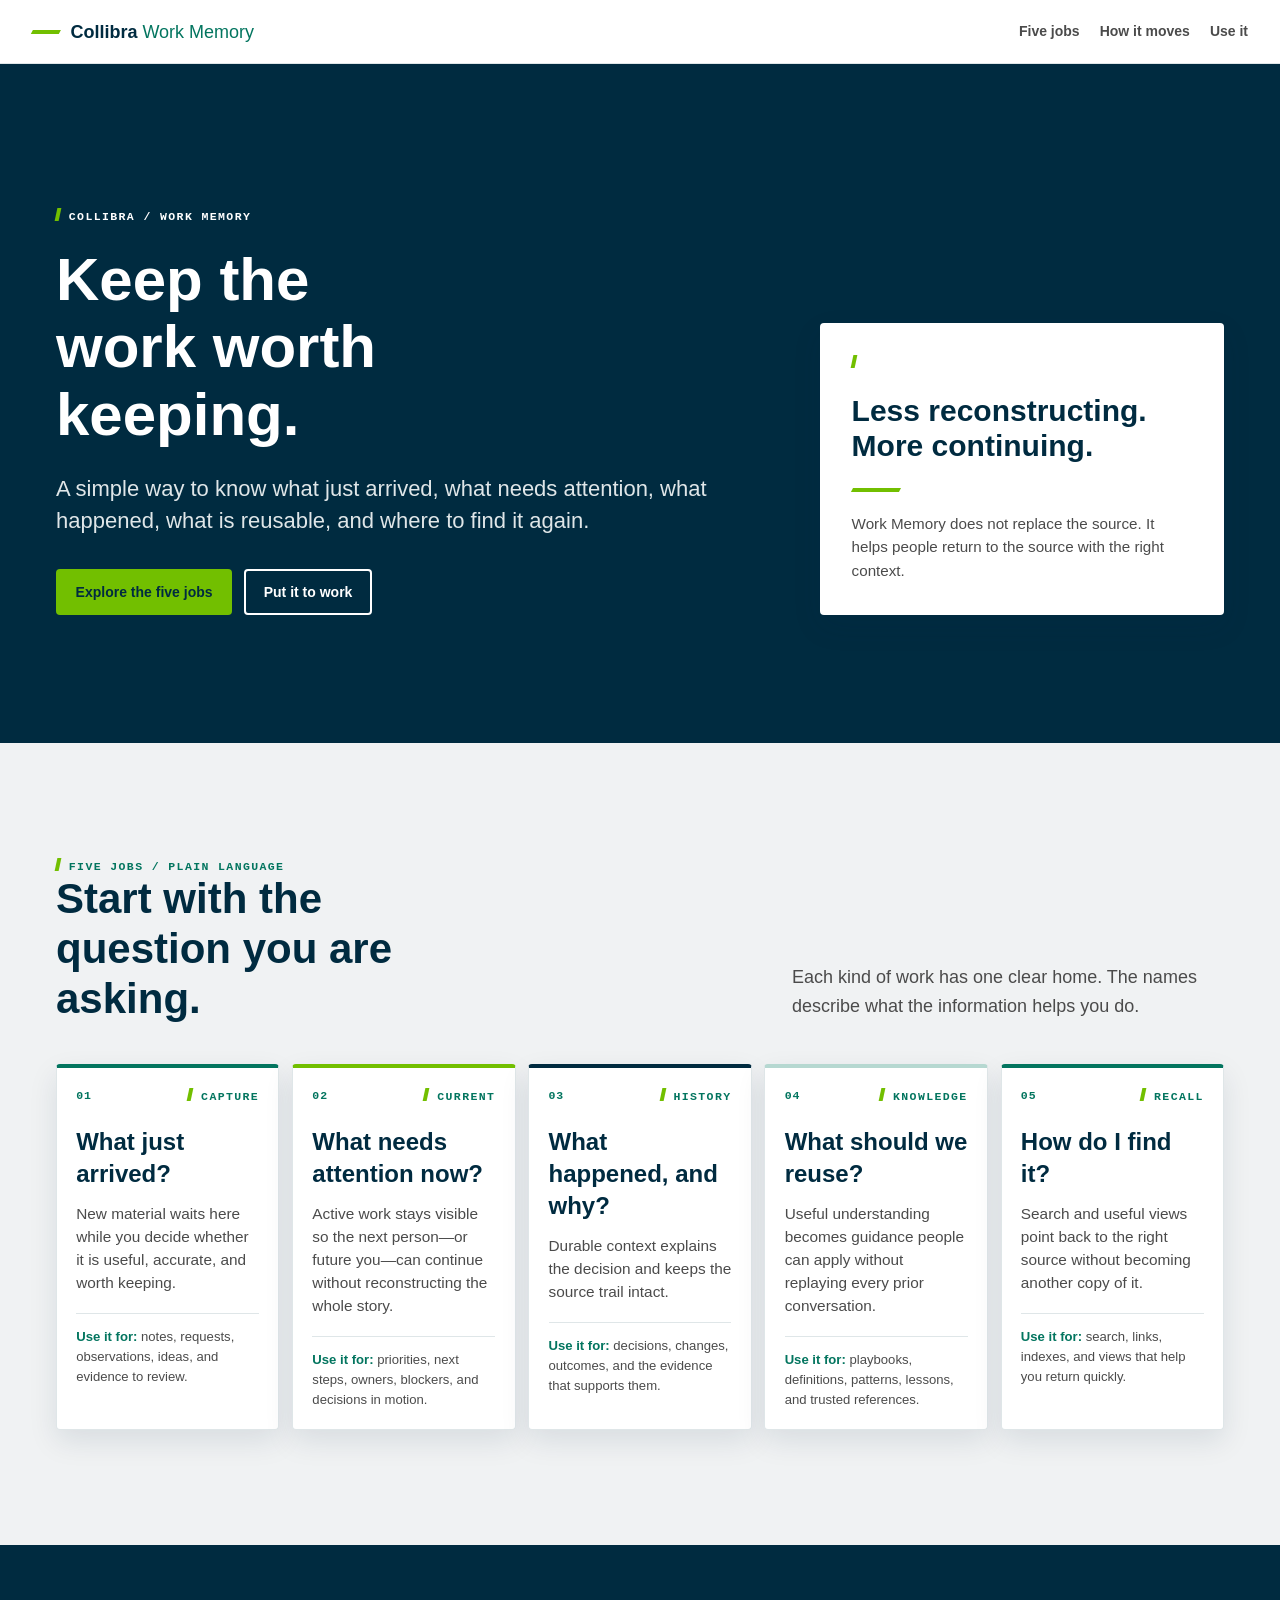
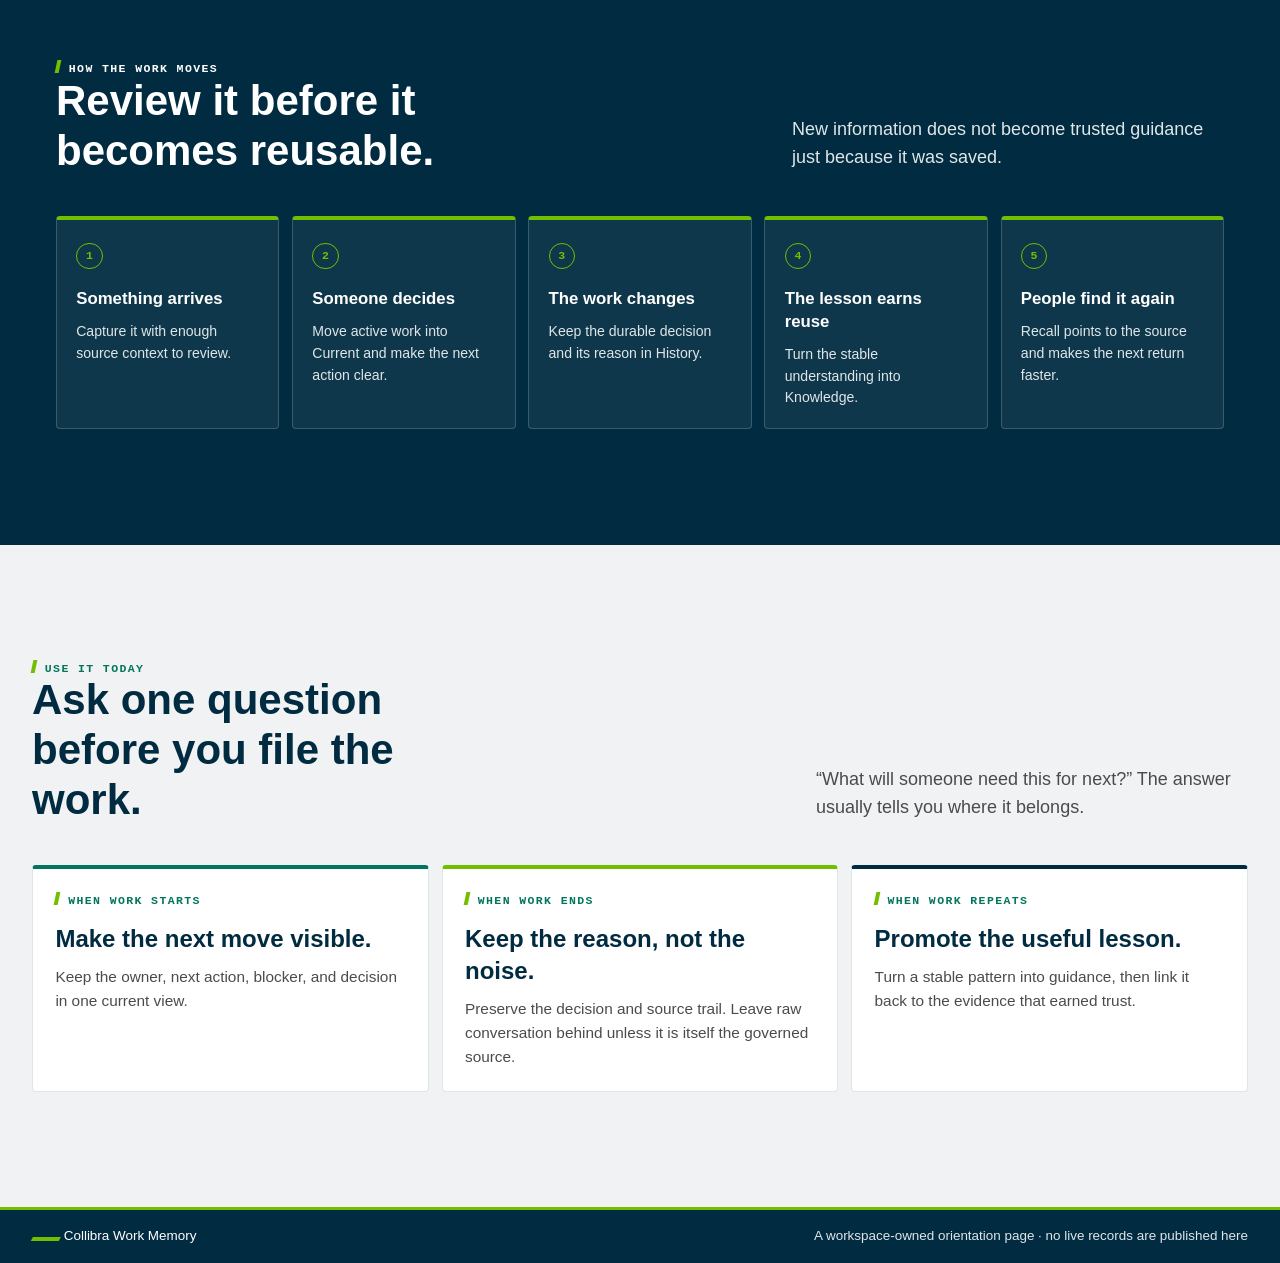
==== commit 827d213b: "Publish Collibra Design themed Work Memory" ====
--- a/collibra-workspace/index.html
+++ b/collibra-workspace/index.html
@@ -4,9 +4,10 @@
     <meta charset="utf-8" />
     <meta name="viewport" content="width=device-width, initial-scale=1" />
     <meta name="description" content="A plain-language guide to keeping work easy to resume, trust, reuse, and find." />
+    <meta name="theme-color" content="#002B40" />
     <title>Work Memory</title>
-    <link rel="stylesheet" href="base.css?v=20260831-work-memory" />
-    <link rel="stylesheet" href="work-memory.css?v=20260831-work-memory" />
+    <link rel="stylesheet" href="base.css?v=20260831-collibra-design" />
+    <link rel="stylesheet" href="work-memory.css?v=20260831-collibra-design" />
   </head>
   <body>
     <a class="skip-link" href="#main">Skip to content</a>
@@ -25,15 +26,15 @@
     </header>
 
     <main id="main">
-      <section class="hero section" id="overview" aria-labelledby="hero-title">
+      <section class="hero section section--dark" id="overview" aria-labelledby="hero-title">
         <div class="hero__eyebrow eyebrow">COLLIBRA / WORK MEMORY</div>
         <div class="hero__grid">
           <div>
             <h1 id="hero-title">Keep the work worth keeping.</h1>
             <p class="hero__lede">A simple way to know what just arrived, what needs attention, what happened, what is reusable, and where to find it again.</p>
             <div class="hero__actions">
-              <a class="button button--primary" href="#jobs">See the five jobs</a>
-              <a class="button button--secondary" href="#use-it">Use it today</a>
+              <a class="button button--primary" href="#jobs">Explore the five jobs</a>
+              <a class="button button--secondary" href="#use-it">Put it to work</a>
             </div>
           </div>
           <aside class="hero-card" aria-label="What this page is for">
--- a/collibra-workspace/base.css
+++ b/collibra-workspace/base.css
@@ -1,22 +1,38 @@
+/*
+ * Compiled Collibra Design foundation for this standalone public artifact.
+ * Source receipt: collibra-design f48bc31f, tokens 1.1.0.
+ * Layout spacing is consumer-owned because brand.space.scale remains open.
+ */
 :root {
   color-scheme: light;
-  --page-bg: var(--token-brand-color-neutral-light-cloud, Canvas);
-  --surface: var(--token-brand-color-neutral-white, Canvas);
-  --surface-muted: var(--token-brand-color-neutral-light-cloud, Canvas);
-  --surface-strong: var(--token-brand-color-primary-navy, CanvasText);
-  --ink: var(--token-brand-color-neutral-charcoal, CanvasText);
-  --ink-strong: var(--token-brand-color-neutral-black, CanvasText);
-  --on-strong: var(--token-brand-color-neutral-white, Canvas);
-  --accent: var(--token-brand-color-primary-lime, Highlight);
-  --support: var(--token-brand-color-accent-forest, Highlight);
-  --hairline: var(--token-brand-color-neutral-cloud, ButtonFace);
-  --radius: var(--token-brand-radius-scale, 0.25rem);
-  --focus: var(--token-brand-color-primary-lime, Highlight);
-  --font-display: system-ui, sans-serif;
-  --font-mono: ui-monospace, monospace;
-  --type-body-size: 1rem;
-  --type-body-line: 1.5;
-  --shadow-soft: 0 1rem 3rem color-mix(in srgb, var(--ink-strong) 10%, transparent);
+  --token-brand-color-primary-navy: #002B40;
+  --token-brand-color-primary-lime: #72BF00;
+  --token-brand-color-accent-forest: #03755F;
+  --token-brand-color-accent-light-forest: #B6D8D1;
+  --token-brand-color-neutral-charcoal: #4B4B4B;
+  --token-brand-color-neutral-cloud: #DFE6E8;
+  --token-brand-color-neutral-light-cloud: #F0F2F3;
+  --token-brand-color-neutral-white: #FFFFFF;
+  --token-brand-radius-scale: 4px;
+
+  --page-bg: var(--token-brand-color-neutral-light-cloud);
+  --surface: var(--token-brand-color-neutral-white);
+  --surface-muted: var(--token-brand-color-neutral-light-cloud);
+  --surface-strong: var(--token-brand-color-primary-navy);
+  --ink: var(--token-brand-color-neutral-charcoal);
+  --ink-strong: var(--token-brand-color-primary-navy);
+  --on-strong: var(--token-brand-color-neutral-white);
+  --on-strong-muted: var(--token-brand-color-neutral-cloud);
+  --accent: var(--token-brand-color-primary-lime);
+  --support: var(--token-brand-color-accent-forest);
+  --support-soft: var(--token-brand-color-accent-light-forest);
+  --hairline: var(--token-brand-color-neutral-cloud);
+  --radius: var(--token-brand-radius-scale);
+  --focus-light: var(--token-brand-color-primary-navy);
+  --focus-dark: var(--token-brand-color-primary-lime);
+  --font-display: "Neue Haas Grotesk Display", "Neue Haas Roman", "Helvetica Neue", Arial, sans-serif;
+  --font-mono: "Roboto Mono", "SFMono-Regular", Consolas, monospace;
+  --shadow-soft: 0 0.7rem 1.8rem rgb(0 43 64 / 10%);
 }
 
 * {
@@ -25,7 +41,7 @@
 
 html {
   scroll-behavior: smooth;
-  scroll-padding-top: 7rem;
+  scroll-padding-top: 6rem;
 }
 
 body {
@@ -34,8 +50,9 @@
   background: var(--page-bg);
   color: var(--ink);
   font-family: var(--font-display);
-  font-size: var(--type-body-size);
-  line-height: var(--type-body-line);
+  font-size: 1.125rem;
+  line-height: 1.56;
+  text-rendering: optimizeLegibility;
 }
 
 a {
@@ -44,23 +61,27 @@
 
 a:focus-visible,
 button:focus-visible,
-input:focus-visible,
-select:focus-visible,
 summary:focus-visible {
-  outline: 0.18rem solid var(--focus);
-  outline-offset: 0.16rem;
+  outline: 0.18rem solid var(--focus-light);
+  outline-offset: 0.18rem;
+}
+
+.section--dark a:focus-visible,
+.site-footer a:focus-visible {
+  outline-color: var(--focus-dark);
 }
 
 .skip-link {
   position: fixed;
-  z-index: 10;
+  z-index: 20;
   top: 0.75rem;
   left: 0.75rem;
   padding: 0.6rem 0.9rem;
   border-radius: var(--radius);
-  background: var(--surface);
-  color: var(--ink-strong);
-  transform: translateY(-160%);
+  background: var(--accent);
+  color: var(--surface-strong);
+  font-weight: 700;
+  transform: translateY(-180%);
 }
 
 .skip-link:focus {
@@ -69,10 +90,10 @@
 
 .site-header {
   position: sticky;
-  z-index: 5;
+  z-index: 10;
   top: 0;
-  border-bottom: 1px solid color-mix(in srgb, var(--hairline) 75%, transparent);
-  background: color-mix(in srgb, var(--surface) 94%, transparent);
+  border-bottom: 1px solid var(--hairline);
+  background: rgb(255 255 255 / 96%);
   backdrop-filter: blur(0.8rem);
 }
 
@@ -90,21 +111,21 @@
 .wordmark {
   display: inline-flex;
   align-items: center;
-  gap: 0.6rem;
+  gap: 0.65rem;
   color: var(--ink-strong);
-  font-weight: 750;
-  letter-spacing: -0.03em;
+  font-weight: 700;
   text-decoration: none;
   white-space: nowrap;
 }
 
 .wordmark__suffix {
   color: var(--support);
-  font-weight: 450;
+  font-weight: 400;
 }
 
 .wordmark__tick {
   display: inline-block;
+  flex: 0 0 auto;
   width: 1.75rem;
   height: 0.22rem;
   background: var(--accent);
@@ -114,54 +135,54 @@
 .site-nav {
   display: flex;
   min-width: 0;
-  gap: 1.1rem;
+  gap: 1.25rem;
   overflow-x: auto;
   color: var(--ink);
-  font-size: 0.86rem;
+  font-size: 0.875rem;
+  font-weight: 700;
   white-space: nowrap;
 }
 
 .site-nav a {
   padding: 0.3rem 0;
-  text-decoration: none;
+  text-decoration: underline;
+  text-decoration-color: transparent;
+  text-decoration-thickness: 0.14rem;
+  text-underline-offset: 0.35rem;
 }
 
 .site-nav a:hover {
   color: var(--support);
+  text-decoration-color: var(--accent);
 }
 
 .section {
   width: min(100% - 3rem, 76rem);
   margin: 0 auto;
   padding: clamp(4rem, 9vw, 7.5rem) 0;
-  scroll-margin-top: 6rem;
-}
-
-.section--compact {
-  padding-top: clamp(3rem, 6vw, 5rem);
-  padding-bottom: clamp(3rem, 6vw, 5rem);
-}
-
-.section--dark {
-  width: 100%;
-  max-width: none;
-  padding-right: max(1.5rem, calc((100% - 73rem) / 2));
-  padding-left: max(1.5rem, calc((100% - 73rem) / 2));
-  background: var(--surface-strong);
-  color: var(--on-strong);
-}
-
+  scroll-margin-top: 5rem;
+}
+
+.section--dark,
 .section--pale {
   width: 100%;
   max-width: none;
   padding-right: max(1.5rem, calc((100% - 73rem) / 2));
   padding-left: max(1.5rem, calc((100% - 73rem) / 2));
+}
+
+.section--dark {
+  background: var(--surface-strong);
+  color: var(--on-strong);
+}
+
+.section--pale {
   background: var(--surface-muted);
 }
 
 .hero {
-  padding-top: clamp(5rem, 13vw, 10rem);
-  padding-bottom: clamp(5rem, 12vw, 9rem);
+  padding-top: clamp(5.5rem, 12vw, 9rem);
+  padding-bottom: clamp(5rem, 11vw, 8rem);
 }
 
 .hero__eyebrow,
@@ -175,16 +196,30 @@
   text-transform: uppercase;
 }
 
-.eyebrow--lime {
-  color: var(--accent);
+.eyebrow::before,
+.hero__eyebrow::before {
+  display: inline-block;
+  width: 0.25rem;
+  height: 0.82rem;
+  margin-right: 0.55rem;
+  background: var(--accent);
+  content: "";
+  transform: skewX(-12deg);
+  vertical-align: -0.08rem;
+}
+
+.section--dark .eyebrow,
+.eyebrow--lime,
+.hero__eyebrow {
+  color: var(--on-strong);
 }
 
 .hero__grid {
   display: grid;
-  grid-template-columns: minmax(0, 1.25fr) minmax(15rem, 0.75fr);
+  grid-template-columns: minmax(0, 1.25fr) minmax(17rem, 0.75fr);
   align-items: end;
   gap: clamp(2rem, 7vw, 7rem);
-  margin-top: 1.2rem;
+  margin-top: 1.35rem;
 }
 
 h1,
@@ -198,33 +233,40 @@
 h2,
 h3 {
   color: var(--ink-strong);
-  font-weight: 650;
-  letter-spacing: -0.045em;
-  line-height: 0.98;
+  font-weight: 700;
 }
 
 h1 {
   max-width: 12ch;
   margin-bottom: 1.5rem;
-  font-size: clamp(3.2rem, 8vw, 6rem);
+  font-size: clamp(3.25rem, 7vw, 3.75rem);
+  line-height: 1.13;
 }
 
 h2 {
   max-width: 18ch;
   margin-bottom: 0;
-  font-size: clamp(2.35rem, 5vw, 4.25rem);
+  font-size: clamp(2.25rem, 4.5vw, 2.625rem);
+  line-height: 1.19;
 }
 
 h3 {
-  font-size: 1.3rem;
+  font-size: 1.5rem;
+  line-height: 1.33;
+}
+
+.section--dark h1,
+.section--dark h2,
+.section--dark h3 {
+  color: var(--on-strong);
 }
 
 .hero__lede {
-  max-width: 43rem;
+  max-width: 42rem;
   margin-bottom: 2rem;
-  color: var(--ink);
-  font-size: clamp(1.05rem, 1.8vw, 1.35rem);
-  line-height: 1.35;
+  color: var(--on-strong-muted);
+  font-size: 1.375rem;
+  line-height: 1.45;
 }
 
 .hero__actions {
@@ -237,11 +279,13 @@
   display: inline-flex;
   align-items: center;
   justify-content: center;
-  min-height: 2.8rem;
-  padding: 0.7rem 1.1rem;
-  border: 1px solid transparent;
+  min-height: 2.85rem;
+  padding: 0.75rem 1.1rem;
+  border: 2px solid transparent;
   border-radius: var(--radius);
-  font-weight: 700;
+  font-size: 0.875rem;
+  font-weight: 700;
+  line-height: 1.29;
   text-decoration: none;
   transition: transform 160ms ease, background-color 160ms ease;
 }
@@ -251,18 +295,26 @@
 }
 
 .button--primary {
-  background: var(--surface-strong);
+  background: var(--accent);
+  color: var(--surface-strong);
+}
+
+.button--primary:hover {
+  box-shadow: inset 0 0 0 2px var(--surface-strong);
+}
+
+.button--secondary {
+  border-color: var(--on-strong);
   color: var(--on-strong);
 }
 
-.button--secondary {
-  border-color: var(--support);
-  color: var(--support);
+.button--secondary:hover {
+  background: var(--on-strong);
+  color: var(--surface-strong);
 }
 
 .hero-card {
-  padding: clamp(1.3rem, 3vw, 2rem);
-  border: 1px solid color-mix(in srgb, var(--support) 35%, var(--hairline));
+  padding: clamp(1.4rem, 3vw, 2rem);
   border-radius: var(--radius);
   background: var(--surface);
   box-shadow: var(--shadow-soft);
@@ -276,10 +328,9 @@
   max-width: 18ch;
   margin-bottom: 1.5rem;
   color: var(--ink-strong);
-  font-size: clamp(1.35rem, 2.2vw, 1.9rem);
-  font-weight: 650;
-  letter-spacing: -0.04em;
-  line-height: 1.05;
+  font-size: 1.875rem;
+  font-weight: 700;
+  line-height: 1.16;
 }
 
 .hero-card__rule {
@@ -290,12 +341,10 @@
   transform: skewX(-28deg);
 }
 
-.hero-card__note,
-.section-heading__description,
-.type-panel__header p,
-.foundation-foot,
-.provenance-card p {
-  color: color-mix(in srgb, currentColor 75%, transparent);
+.hero-card__note {
+  margin-bottom: 0;
+  color: var(--ink);
+  font-size: 0.95rem;
 }
 
 .section-heading {
@@ -307,464 +356,23 @@
 }
 
 .section-heading__description {
-  max-width: 26rem;
+  max-width: 27rem;
   margin-bottom: 0.25rem;
-}
-
-.section-heading--dark h2,
+  color: var(--ink);
+}
+
 .section-heading--dark .section-heading__description {
-  color: var(--on-strong);
-}
-
-.summary-grid {
-  display: grid;
-  grid-template-columns: repeat(auto-fit, minmax(min(100%, 9rem), 1fr));
-  gap: 0.75rem;
-}
-
-.summary-card {
-  min-height: 8.75rem;
-  padding: 1.2rem;
-  border-top: 0.28rem solid var(--accent);
-  border-radius: var(--radius);
-  background: var(--surface);
-  box-shadow: var(--shadow-soft);
-}
-
-.summary-card__count {
-  display: block;
-  color: var(--ink-strong);
-  font-size: clamp(2.25rem, 5vw, 3.2rem);
-  font-weight: 700;
-  letter-spacing: -0.08em;
-  line-height: 0.9;
-}
-
-.summary-card__label {
-  display: block;
-  margin-top: 0.85rem;
-  color: var(--support);
-  font-family: var(--font-mono);
-  font-size: 0.7rem;
-  font-weight: 700;
-  letter-spacing: 0.08em;
-  text-transform: uppercase;
-}
-
-.foundation-layout {
-  display: grid;
-  grid-template-columns: minmax(0, 0.85fr) minmax(0, 1.15fr);
-  gap: clamp(2rem, 6vw, 6rem);
-}
-
-.section--dark h3,
-.section--dark h4 {
-  color: var(--on-strong);
-}
-
-.subheading {
-  margin-bottom: 1.15rem;
-  letter-spacing: -0.02em;
-}
-
-.swatch-grid {
-  display: grid;
-  grid-template-columns: repeat(2, minmax(0, 1fr));
-  gap: 0.7rem;
-}
-
-.swatch {
-  display: flex;
-  min-height: 8.2rem;
-  flex-direction: column;
-  justify-content: space-between;
-  padding: 0.9rem;
-  border-radius: var(--radius);
-  color: var(--on-strong);
-  box-shadow: inset 0 0 0 1px color-mix(in srgb, currentColor 15%, transparent);
-}
-
-.swatch--light {
-  color: var(--ink-strong);
-}
-
-.swatch__name {
-  font-weight: 700;
-}
-
-.swatch__meta {
-  font-family: var(--font-mono);
-  font-size: 0.68rem;
-  opacity: 0.8;
-  overflow-wrap: anywhere;
-}
-
-.type-panel {
-  min-width: 0;
-}
-
-.type-panel__header {
-  display: flex;
-  align-items: start;
-  justify-content: space-between;
-  gap: 1rem;
-}
-
-.type-panel__header p {
-  margin-bottom: 1.5rem;
-}
-
-.pill,
-.status-pill {
-  display: inline-flex;
-  align-items: center;
-  width: fit-content;
-  border-radius: 999px;
-  padding: 0.25rem 0.55rem;
-  font-family: var(--font-mono);
-  font-size: 0.66rem;
-  font-weight: 700;
-  letter-spacing: 0.04em;
-  text-transform: uppercase;
-}
-
-.pill--dark {
-  border: 1px solid color-mix(in srgb, var(--on-strong) 35%, transparent);
-  color: var(--on-strong);
-  white-space: nowrap;
-}
-
-.type-list {
-  display: grid;
-  gap: 0.75rem;
-}
-
-.type-specimen {
-  display: grid;
-  grid-template-columns: minmax(8rem, 0.35fr) minmax(0, 1fr);
-  gap: 1rem;
-  align-items: baseline;
-  padding: 0.9rem 0;
-  border-bottom: 1px solid color-mix(in srgb, var(--on-strong) 18%, transparent);
-}
-
-.type-specimen__label {
-  color: var(--accent);
-  font-family: var(--font-mono);
-  font-size: 0.68rem;
-  letter-spacing: 0.05em;
-  text-transform: uppercase;
-}
-
-.type-specimen__sample {
-  margin: 0;
-  font-family: var(--specimen-font, var(--font-display));
-  font-size: var(--specimen-size, 1.5rem);
-  line-height: var(--specimen-line, 1.1);
-}
-
-.foundation-foot {
-  margin-top: 2.5rem;
-  padding-top: 1.25rem;
-  border-top: 1px solid color-mix(in srgb, var(--on-strong) 18%, transparent);
-}
-
-.catalog-toolbar {
-  position: sticky;
-  top: 4.8rem;
-  z-index: 3;
-  display: grid;
-  grid-template-columns: minmax(0, 1.5fr) minmax(10rem, 0.55fr);
-  gap: 0.75rem;
-  padding: 1rem;
-  border: 1px solid var(--hairline);
-  border-radius: var(--radius);
-  background: var(--surface);
-  box-shadow: var(--shadow-soft);
-}
-
-.field-label {
-  display: grid;
-  gap: 0.4rem;
-  color: var(--ink-strong);
-  font-size: 0.76rem;
-  font-weight: 700;
-}
-
-input,
-select {
-  width: 100%;
-  min-height: 2.75rem;
-  border: 1px solid var(--hairline);
-  border-radius: var(--radius);
-  background: var(--surface);
-  color: var(--ink-strong);
-  font: inherit;
-  padding: 0.6rem 0.7rem;
-}
-
-input::placeholder {
-  color: color-mix(in srgb, var(--ink) 60%, transparent);
-}
-
-.catalog-count {
-  margin: 1rem 0;
-  color: var(--support);
-  font-family: var(--font-mono);
-  font-size: 0.78rem;
-  font-weight: 700;
-  letter-spacing: 0.03em;
-}
-
-.catalog-column {
-  min-width: 0;
-}
-
-.catalog-grid {
-  display: grid;
-  grid-template-columns: 1fr;
-  gap: 0.9rem;
-}
-
-.catalog-card {
-  display: flex;
-  min-width: 0;
-  flex-direction: column;
-  gap: 0.85rem;
-  padding: 1.25rem;
-  border: 1px solid var(--hairline);
-  border-radius: var(--radius);
-  background: var(--surface);
-  box-shadow: var(--shadow-soft);
-}
-
-.catalog-card__topline {
-  display: flex;
-  align-items: start;
-  justify-content: space-between;
-  gap: 0.75rem;
-}
-
-.catalog-card__area,
-.catalog-card__id,
-.source-line,
-.tag-list {
-  color: var(--support);
-  font-family: var(--font-mono);
-  font-size: 0.68rem;
-  letter-spacing: 0.02em;
-}
-
-.catalog-card__id,
-.source-line {
-  overflow-wrap: anywhere;
-}
-
-.catalog-card h3 {
-  margin-bottom: 0;
-  color: var(--ink-strong);
-  font-size: 1.45rem;
-  line-height: 1.05;
-}
-
-.catalog-card p {
-  margin-bottom: 0;
-}
-
-.catalog-card__contract {
-  padding-left: 0.8rem;
-  border-left: 0.2rem solid var(--accent);
-  color: var(--ink-strong);
-}
-
-.status-pill {
-  background: var(--surface-muted);
-  color: var(--ink-strong);
-}
-
-.status-pill--defined {
-  background: color-mix(in srgb, var(--support) 14%, var(--surface));
-  color: var(--support);
-}
-
-.status-pill--proposed {
-  background: color-mix(in srgb, var(--accent) 22%, var(--surface));
-  color: var(--ink-strong);
-}
-
-.status-pill--open,
-.status-pill--deferred {
-  background: color-mix(in srgb, var(--hairline) 60%, var(--surface));
-  color: var(--ink);
-}
-
-.tag-list {
-  display: flex;
-  flex-wrap: wrap;
-  gap: 0.35rem;
-  margin-top: auto;
-  padding-top: 0.4rem;
-  font-family: var(--font-display);
-  font-size: 0.78rem;
-  line-height: 1.25;
-}
-
-.tag {
-  min-width: 0;
-  padding: 0.32rem 0.52rem;
-  border: 1px solid var(--hairline);
-  border-radius: 999px;
-  overflow-wrap: anywhere;
-}
-
-.catalog-pagination-row {
-  display: grid;
-  grid-template-columns: minmax(0, 1fr) auto;
-  align-items: center;
-  gap: 1rem;
-  margin-top: 1.25rem;
-  padding-top: 1.1rem;
-  border-top: 1px solid var(--hairline);
-}
-
-.catalog-page-status {
-  margin: 0;
-  color: var(--ink);
-  font-size: 0.86rem;
-}
-
-.catalog-pagination {
-  display: flex;
-  align-items: center;
-  justify-content: end;
-  gap: 0.35rem;
-  max-width: 100%;
-}
-
-.catalog-pagination__pages {
-  display: flex;
-  align-items: center;
-  flex-wrap: wrap;
-  gap: 0.35rem;
-}
-
-.catalog-pagination__ellipsis {
-  display: inline-flex;
-  min-width: 1.2rem;
-  min-height: 2.75rem;
-  align-items: center;
-  justify-content: center;
-  color: var(--ink);
-  font-weight: 700;
-}
-
-.catalog-pagination__button {
-  display: inline-flex;
-  min-width: 2.75rem;
-  min-height: 2.75rem;
-  align-items: center;
-  justify-content: center;
-  padding: 0.55rem 0.7rem;
-  border: 1px solid var(--hairline);
-  border-radius: var(--radius);
-  background: var(--surface);
-  color: var(--ink-strong);
-  font: inherit;
-  font-weight: 700;
-  cursor: pointer;
-}
-
-.catalog-pagination__button:hover:not(:disabled) {
-  border-color: var(--support);
-  color: var(--support);
-}
-
-.catalog-pagination__button[aria-current="page"] {
-  border-color: var(--surface-strong);
+  color: var(--on-strong-muted);
+}
+
+.site-footer {
+  border-top: 0.22rem solid var(--accent);
   background: var(--surface-strong);
-  color: var(--on-strong);
-}
-
-.catalog-pagination__button:disabled {
-  cursor: not-allowed;
-  opacity: 0.48;
-}
-
-.empty-card,
-.loading-card,
-.error-card {
-  padding: 1.2rem;
-  border: 1px dashed var(--hairline);
-  border-radius: var(--radius);
-  background: var(--surface);
-}
-
-.loading-card--dark,
-.error-card--dark {
-  border-color: color-mix(in srgb, var(--on-strong) 28%, transparent);
-  background: color-mix(in srgb, var(--on-strong) 5%, transparent);
-  color: var(--on-strong);
-}
-
-.principles-layout {
-  display: grid;
-  grid-template-columns: repeat(3, minmax(0, 1fr));
-  gap: 0.9rem;
-}
-
-.principle-group {
-  min-height: 16rem;
-  padding: 1.3rem;
-  border-radius: var(--radius);
-  background: var(--surface);
-  box-shadow: var(--shadow-soft);
-}
-
-.principle-group h3 {
-  margin-bottom: 1rem;
-}
-
-.principle-group ul {
-  display: grid;
-  gap: 0.7rem;
-  margin: 0;
-  padding-left: 1.1rem;
-}
-
-.principle-group li::marker {
-  color: var(--accent);
-}
-
-.provenance-grid {
-  display: grid;
-  grid-template-columns: repeat(3, minmax(0, 1fr));
-  gap: 0.9rem;
-}
-
-.provenance-card {
-  min-height: 13rem;
-  padding: 1.25rem;
-  border: 1px solid color-mix(in srgb, var(--on-strong) 20%, transparent);
-  border-radius: var(--radius);
-  background: color-mix(in srgb, var(--on-strong) 5%, transparent);
-}
-
-.provenance-card h3 {
-  margin-bottom: 0.8rem;
-}
-
-.provenance-card ul {
-  margin: 0;
-  padding-left: 1.1rem;
-}
-
-.site-footer {
-  background: var(--surface);
 }
 
 .site-footer__inner {
   align-items: baseline;
-  color: var(--ink-strong);
+  color: var(--on-strong);
   font-size: 0.84rem;
 }
 
@@ -773,1305 +381,8 @@
 }
 
 .site-footer__meta {
-  color: var(--ink);
+  color: var(--on-strong-muted);
   text-align: right;
-}
-
-.noscript-message {
-  position: fixed;
-  right: 1rem;
-  bottom: 1rem;
-  z-index: 12;
-  max-width: 30rem;
-  padding: 1rem;
-  border: 1px solid var(--hairline);
-  border-radius: var(--radius);
-  background: var(--surface);
-  color: var(--ink-strong);
-  box-shadow: var(--shadow-soft);
-}
-
-.hero-card__meta {
-  display: flex;
-  align-items: center;
-  gap: 0.5rem;
-  color: var(--support);
-  font-family: var(--font-mono);
-  font-size: 0.68rem;
-  letter-spacing: 0.05em;
-  text-transform: uppercase;
-}
-
-.live-dot {
-  display: inline-block;
-  width: 0.5rem;
-  height: 0.5rem;
-  border-radius: 50%;
-  background: var(--accent);
-  box-shadow: 0 0 0 0.28rem color-mix(in srgb, var(--accent) 18%, transparent);
-}
-
-.summary-card--foundation { border-top-color: var(--support); }
-.summary-card--ui { border-top-color: var(--surface-strong); }
-.summary-card--ux { border-top-color: var(--accent); }
-.summary-card--visual { border-top-color: var(--support); }
-.summary-card--content { border-top-color: var(--ink-strong); }
-
-.maturity-panel {
-  display: grid;
-  grid-template-columns: minmax(12rem, 0.7fr) minmax(0, 1.3fr);
-  gap: clamp(1.5rem, 5vw, 5rem);
-  margin-top: 2rem;
-  padding: 1.25rem;
-  border: 1px solid var(--hairline);
-  border-radius: var(--radius);
-  background: var(--surface);
-}
-
-.maturity-panel__intro p {
-  max-width: 29rem;
-  margin: 0.7rem 0 0;
-  color: var(--ink);
-}
-
-.maturity-rail {
-  display: grid;
-  gap: 0.75rem;
-  align-content: center;
-}
-
-.maturity-bar__header {
-  display: flex;
-  justify-content: space-between;
-  gap: 1rem;
-  color: var(--ink-strong);
-  font-family: var(--font-mono);
-  font-size: 0.68rem;
-  letter-spacing: 0.03em;
-  text-transform: uppercase;
-}
-
-.maturity-bar__count {
-  color: var(--support);
-}
-
-.maturity-bar__track {
-  height: 0.42rem;
-  margin-top: 0.3rem;
-  overflow: hidden;
-  border-radius: 999px;
-  background: color-mix(in srgb, var(--hairline) 55%, transparent);
-}
-
-.maturity-bar__fill {
-  display: block;
-  height: 100%;
-  border-radius: inherit;
-  background: var(--support);
-}
-
-.maturity-bar__fill--proposed { background: var(--accent); }
-.maturity-bar__fill--open { background: var(--ink); }
-.maturity-bar__fill--deferred { background: var(--hairline); }
-
-.system-map-section {
-  overflow: hidden;
-}
-
-.system-map {
-  display: grid;
-  grid-template-columns: minmax(0, 1.05fr) minmax(16rem, 0.95fr);
-  gap: clamp(2rem, 6vw, 6rem);
-  align-items: center;
-}
-
-.system-map__canvas {
-  position: relative;
-  min-height: 31rem;
-  isolation: isolate;
-}
-
-.system-map__connectors {
-  position: absolute;
-  inset: 0;
-  width: 100%;
-  height: 100%;
-  overflow: visible;
-  color: color-mix(in srgb, var(--on-strong) 24%, transparent);
-}
-
-.system-map__connectors path {
-  fill: none;
-  stroke: currentColor;
-  stroke-width: 0.35;
-  stroke-dasharray: 1 2;
-  vector-effect: non-scaling-stroke;
-}
-
-.map-core {
-  position: absolute;
-  top: 50%;
-  left: 50%;
-  display: grid;
-  width: 9rem;
-  height: 9rem;
-  place-content: center;
-  gap: 0.9rem;
-  border: 1px solid color-mix(in srgb, var(--accent) 70%, transparent);
-  border-radius: 50%;
-  background: color-mix(in srgb, var(--surface-strong) 90%, var(--accent));
-  color: var(--on-strong);
-  text-align: center;
-  transform: translate(-50%, -50%);
-  box-shadow: 0 0 0 1rem color-mix(in srgb, var(--accent) 7%, transparent), 0 0 0 2rem color-mix(in srgb, var(--on-strong) 4%, transparent);
-}
-
-.map-core__tick {
-  display: block;
-  width: 2.5rem;
-  height: 0.22rem;
-  margin: 0 auto;
-  background: var(--accent);
-  transform: skewX(-28deg);
-}
-
-.map-core__label {
-  font-family: var(--font-mono);
-  font-size: 0.68rem;
-  font-weight: 700;
-  letter-spacing: 0.08em;
-  line-height: 1.35;
-}
-
-.map-node {
-  position: absolute;
-  z-index: 1;
-  display: grid;
-  min-width: 8.5rem;
-  gap: 0.25rem;
-  padding: 0.85rem;
-  border: 1px solid color-mix(in srgb, var(--on-strong) 25%, transparent);
-  border-radius: var(--radius);
-  background: color-mix(in srgb, var(--surface-strong) 88%, var(--on-strong));
-  color: var(--on-strong);
-  font: inherit;
-  text-align: left;
-  cursor: pointer;
-  transition: transform 160ms ease, border-color 160ms ease, background-color 160ms ease;
-}
-
-.map-node:hover,
-.map-node:focus-visible {
-  border-color: var(--accent);
-  background: color-mix(in srgb, var(--surface-strong) 78%, var(--accent));
-  transform: translateY(-0.2rem);
-}
-
-.map-node--top { top: 0; left: 50%; transform: translateX(-50%); }
-.map-node--right { top: 18%; right: 0; }
-.map-node--left { top: 18%; left: 0; }
-.map-node--bottom-right { right: 4%; bottom: 2%; }
-.map-node--bottom-left { bottom: 2%; left: 4%; }
-.map-node--top:hover,
-.map-node--top:focus-visible { transform: translateX(-50%) translateY(-0.2rem); }
-
-.map-node__kicker,
-.map-list-item__kicker {
-  color: var(--accent);
-  font-family: var(--font-mono);
-  font-size: 0.62rem;
-  font-weight: 700;
-  letter-spacing: 0.08em;
-  text-transform: uppercase;
-}
-
-.map-node__label {
-  font-size: 1.2rem;
-  letter-spacing: -0.03em;
-}
-
-.map-node__count,
-.map-list-item__count {
-  color: color-mix(in srgb, var(--on-strong) 70%, transparent);
-  font-family: var(--font-mono);
-  font-size: 0.66rem;
-}
-
-.system-map__list {
-  display: grid;
-  gap: 0.7rem;
-}
-
-.map-list-item {
-  padding: 1rem 1.1rem;
-  border-left: 0.22rem solid var(--accent);
-  background: color-mix(in srgb, var(--on-strong) 5%, transparent);
-}
-
-.map-list-item--ui { border-left-color: var(--surface); }
-.map-list-item--ux { border-left-color: var(--accent); }
-.map-list-item--visual { border-left-color: var(--support); }
-.map-list-item--content { border-left-color: var(--on-strong); }
-
-.map-list-item__header {
-  display: flex;
-  justify-content: space-between;
-  gap: 1rem;
-}
-
-.map-list-item h3 {
-  margin: 0.35rem 0;
-  color: var(--on-strong);
-  font-size: 1.35rem;
-}
-
-.map-list-item p {
-  margin-bottom: 0.65rem;
-  color: color-mix(in srgb, var(--on-strong) 72%, transparent);
-  font-size: 0.9rem;
-}
-
-.text-button,
-.card-link {
-  width: fit-content;
-  padding: 0;
-  border: 0;
-  background: transparent;
-  color: var(--support);
-  font: inherit;
-  font-weight: 700;
-  text-decoration: underline;
-  text-decoration-color: color-mix(in srgb, currentColor 38%, transparent);
-  text-underline-offset: 0.22rem;
-  cursor: pointer;
-}
-
-.text-button:hover,
-.card-link:hover {
-  color: var(--accent);
-}
-
-.section--dark .text-button {
-  color: var(--accent);
-}
-
-.section--dark .text-button:hover,
-.section--dark .text-button:focus-visible {
-  color: var(--on-strong);
-}
-
-.foundation-signals {
-  display: grid;
-  grid-template-columns: repeat(4, minmax(0, 1fr));
-  gap: 0.7rem;
-  margin-top: 2.5rem;
-}
-
-.foundation-signal {
-  min-width: 0;
-  padding: 0.9rem;
-  border: 1px solid color-mix(in srgb, var(--on-strong) 18%, transparent);
-  border-radius: var(--radius);
-  background: color-mix(in srgb, var(--on-strong) 5%, transparent);
-}
-
-.foundation-signal--open {
-  border-color: color-mix(in srgb, var(--accent) 50%, transparent);
-}
-
-.foundation-signal__header {
-  display: flex;
-  align-items: start;
-  justify-content: space-between;
-  gap: 0.5rem;
-}
-
-.foundation-signal p {
-  margin: 0.7rem 0 0;
-  color: color-mix(in srgb, var(--on-strong) 70%, transparent);
-  font-size: 0.8rem;
-}
-
-.explorer-layout {
-  display: grid;
-  grid-template-columns: minmax(20rem, 0.8fr) minmax(24rem, 1.2fr);
-  align-items: start;
-  gap: 1rem;
-}
-
-.detail-panel {
-  position: sticky;
-  top: 5.5rem;
-  min-width: 0;
-  min-height: 20rem;
-  max-height: calc(100vh - 7rem);
-  overflow-y: auto;
-  overscroll-behavior: contain;
-  scrollbar-gutter: stable;
-  padding: 1.35rem;
-  border: 1px solid var(--support);
-  border-radius: var(--radius);
-  background: var(--surface-strong);
-  color: var(--on-strong);
-  box-shadow: var(--shadow-soft);
-}
-
-.detail-panel__empty {
-  display: grid;
-  min-height: 17rem;
-  place-content: center;
-  gap: 0.8rem;
-  text-align: center;
-}
-
-.detail-panel__empty h3,
-.detail-panel h3,
-.detail-panel h4 {
-  color: var(--on-strong);
-}
-
-.detail-panel__empty p,
-.detail-panel__purpose,
-.detail-list,
-.detail-panel__source {
-  color: color-mix(in srgb, var(--on-strong) 72%, transparent);
-}
-
-.detail-panel__mark {
-  display: grid;
-  width: 3.2rem;
-  height: 3.2rem;
-  place-content: center;
-  margin: 0 auto;
-  border: 1px solid color-mix(in srgb, var(--accent) 65%, transparent);
-  border-radius: 50%;
-  color: var(--accent);
-  font-size: 2rem;
-  font-weight: 300;
-}
-
-.detail-panel__header {
-  display: flex;
-  align-items: start;
-  justify-content: space-between;
-  gap: 0.7rem;
-}
-
-.detail-panel__related {
-  margin-top: 1rem;
-}
-
-.detail-panel__related h4 {
-  margin-bottom: 0.2rem;
-  font-family: var(--font-mono);
-  font-size: 0.68rem;
-  letter-spacing: 0.08em;
-  text-transform: uppercase;
-}
-
-.detail-panel__id {
-  display: block;
-  margin-top: 1rem;
-  color: var(--accent);
-  font-family: var(--font-mono);
-  font-size: 0.68rem;
-  overflow-wrap: anywhere;
-}
-
-.detail-panel h3 {
-  margin: 0.55rem 0 0.8rem;
-  font-size: 1.85rem;
-}
-
-.detail-panel__purpose {
-  margin-bottom: 1rem;
-}
-
-.detail-panel__contract {
-  margin: 1rem 0;
-  padding: 0.85rem 0.9rem;
-  border-left: 0.22rem solid var(--accent);
-  background: color-mix(in srgb, var(--on-strong) 6%, transparent);
-}
-
-.detail-panel__contract h4 {
-  margin-bottom: 0.4rem;
-  font-family: var(--font-mono);
-  font-size: 0.68rem;
-  letter-spacing: 0.08em;
-  text-transform: uppercase;
-}
-
-.detail-panel__contract p {
-  margin: 0;
-}
-
-.detail-panel__contract-details {
-  margin-top: 0.7rem;
-}
-
-.detail-panel__contract-details summary {
-  display: inline-flex;
-  min-height: 2.5rem;
-  align-items: center;
-  padding: 0.45rem 0.65rem;
-  border: 1px solid color-mix(in srgb, var(--accent) 52%, transparent);
-  border-radius: var(--radius);
-  color: var(--accent);
-  cursor: pointer;
-  font-size: 0.84rem;
-  font-weight: 700;
-}
-
-.detail-panel__contract-details summary:hover {
-  background: color-mix(in srgb, var(--accent) 12%, transparent);
-}
-
-.detail-panel__more {
-  margin-top: 1rem;
-  border-top: 1px solid color-mix(in srgb, var(--on-strong) 18%, transparent);
-  padding-top: 0.8rem;
-}
-
-.detail-panel__more > summary {
-  display: flex;
-  min-height: 2.75rem;
-  align-items: center;
-  padding: 0.55rem 0.7rem;
-  border: 1px solid color-mix(in srgb, var(--accent) 52%, transparent);
-  border-radius: var(--radius);
-  background: color-mix(in srgb, var(--on-strong) 5%, transparent);
-  color: var(--accent);
-  cursor: pointer;
-  font-family: var(--font-display);
-  font-size: 0.86rem;
-  font-weight: 700;
-  letter-spacing: 0.01em;
-}
-
-.detail-panel__more > summary:hover {
-  background: color-mix(in srgb, var(--accent) 12%, transparent);
-}
-
-.detail-panel__more-body {
-  padding-top: 0.2rem;
-}
-
-.detail-list {
-  margin-top: 1rem;
-}
-
-.detail-list h4 {
-  margin-bottom: 0.35rem;
-  font-family: var(--font-mono);
-  font-size: 0.68rem;
-  letter-spacing: 0.08em;
-  text-transform: uppercase;
-}
-
-.detail-list ul {
-  display: grid;
-  gap: 0.3rem;
-  margin: 0;
-  padding-left: 1rem;
-}
-
-.detail-panel__source {
-  margin: 1.2rem 0 0;
-  border-top: 1px solid color-mix(in srgb, var(--on-strong) 18%, transparent);
-  padding-top: 0.9rem;
-  font-family: var(--font-mono);
-  font-size: 0.68rem;
-  overflow-wrap: anywhere;
-}
-
-.catalog-card--selected {
-  border-color: var(--support);
-  box-shadow: 0 0 0 0.16rem color-mix(in srgb, var(--support) 18%, transparent), var(--shadow-soft);
-}
-
-.catalog-card .card-link {
-  margin-top: auto;
-  padding-top: 0.4rem;
-}
-
-.journey-grid {
-  display: grid;
-  grid-template-columns: repeat(5, minmax(0, 1fr));
-  gap: 0.75rem;
-}
-
-.journey-step {
-  min-width: 0;
-  min-height: 14rem;
-  padding: 1.1rem;
-  border-top: 0.25rem solid var(--support);
-  background: var(--surface);
-  box-shadow: var(--shadow-soft);
-}
-
-.journey-step:nth-child(2) { border-top-color: var(--accent); }
-.journey-step:nth-child(3) { border-top-color: var(--surface-strong); }
-.journey-step:nth-child(4) { border-top-color: var(--ink-strong); }
-.journey-step:nth-child(5) { border-top-color: var(--hairline); }
-
-.journey-step__number {
-  color: var(--support);
-  font-family: var(--font-mono);
-  font-size: 0.7rem;
-  font-weight: 700;
-  letter-spacing: 0.08em;
-}
-
-.journey-step h3 {
-  margin: 1.5rem 0 0.8rem;
-  font-size: 1.35rem;
-}
-
-.journey-step p {
-  margin: 0;
-  color: var(--ink);
-  font-size: 0.86rem;
-}
-
-.memory-availability {
-  display: grid;
-  grid-template-columns: minmax(15rem, 0.75fr) minmax(0, 1.25fr);
-  gap: clamp(1.25rem, 4vw, 3rem);
-  margin-top: 1.5rem;
-  padding: 1.15rem;
-  border: 1px solid var(--hairline);
-  border-left: 0.28rem solid var(--support);
-  border-radius: var(--radius);
-  background: var(--surface);
-  box-shadow: var(--shadow-soft);
-  scroll-margin-top: 7rem;
-}
-
-.memory-availability__intro h3 {
-  margin: 0.55rem 0 0.8rem;
-  color: var(--ink-strong);
-  font-size: clamp(1.45rem, 2.5vw, 2rem);
-  letter-spacing: -0.03em;
-  line-height: 1.05;
-}
-
-.memory-availability__intro p {
-  max-width: 25rem;
-  margin: 0;
-  color: var(--ink);
-  font-size: 0.9rem;
-}
-
-.memory-availability__items {
-  display: grid;
-  grid-template-columns: repeat(3, minmax(0, 1fr));
-  gap: 0.75rem;
-}
-
-.memory-availability__item {
-  min-width: 0;
-  padding: 1rem;
-  border: 1px solid var(--hairline);
-  border-radius: var(--radius);
-  background: var(--surface);
-}
-
-.memory-availability__item h4 {
-  margin: 0.7rem 0 0.55rem;
-  color: var(--ink-strong);
-  font-size: 1rem;
-  letter-spacing: -0.02em;
-  line-height: 1.08;
-}
-
-.memory-availability__item p {
-  margin: 0;
-  color: var(--ink);
-  font-size: 0.82rem;
-}
-
-.memory-availability__item--pending {
-  border-color: color-mix(in srgb, var(--accent) 48%, var(--hairline));
-  background: color-mix(in srgb, var(--accent) 7%, var(--surface));
-}
-
-.memory-reader-path {
-  display: grid;
-  grid-template-columns: minmax(12rem, 0.7fr) minmax(0, 1.7fr);
-  gap: 1rem 2rem;
-  align-items: center;
-  margin-top: 1.5rem;
-  padding: 1rem 1.15rem;
-  border: 1px solid var(--hairline);
-  border-left: 0.28rem solid var(--accent);
-  border-radius: var(--radius);
-  background: color-mix(in srgb, var(--accent) 8%, var(--surface));
-  scroll-margin-top: 7rem;
-}
-
-.memory-reader-path__lead {
-  max-width: 18rem;
-  margin: 0.45rem 0 0;
-  color: var(--ink-strong);
-  font-size: 0.92rem;
-  font-weight: 650;
-}
-
-.memory-reader-path__links {
-  display: flex;
-  flex-wrap: wrap;
-  gap: 0.5rem;
-  margin: 0;
-  padding: 0;
-  list-style: none;
-}
-
-.memory-reader-path__links a {
-  display: inline-flex;
-  min-height: 2.75rem;
-  align-items: center;
-  gap: 0.35rem;
-  padding: 0.55rem 0.75rem;
-  border: 1px solid var(--hairline);
-  border-radius: 999px;
-  background: var(--surface);
-  color: var(--support);
-  font-size: 0.78rem;
-  font-weight: 650;
-  line-height: 1.2;
-  text-decoration: none;
-}
-
-.memory-reader-path__links a span {
-  color: var(--ink-strong);
-  font-family: var(--font-mono);
-  font-size: 0.66rem;
-  letter-spacing: 0.04em;
-}
-
-.memory-reader-path__links a:hover {
-  border-color: var(--support);
-  color: var(--ink-strong);
-}
-
-.memory-jobs {
-  display: grid;
-  grid-template-columns: repeat(5, minmax(0, 1fr));
-  gap: 0.75rem;
-  margin-top: 2.2rem;
-}
-
-.memory-job {
-  min-width: 0;
-  min-height: 17rem;
-  scroll-margin-top: 7rem;
-  padding: 1.15rem;
-  border: 1px solid var(--hairline);
-  border-top: 0.28rem solid var(--support);
-  border-radius: var(--radius);
-  background: var(--surface);
-  box-shadow: var(--shadow-soft);
-}
-
-.memory-job:target {
-  outline: 0.2rem solid var(--accent);
-  outline-offset: 0.25rem;
-}
-
-.memory-job:nth-child(2) {
-  border-top-color: var(--accent);
-}
-
-.memory-job:nth-child(3) {
-  border-top-color: var(--surface-strong);
-}
-
-.memory-job:nth-child(4) {
-  border-top-color: var(--ink-strong);
-}
-
-.memory-job:nth-child(5) {
-  border-top-color: var(--hairline);
-}
-
-.memory-job__top {
-  display: flex;
-  align-items: center;
-  justify-content: space-between;
-  gap: 0.7rem;
-}
-
-.memory-job__number {
-  color: var(--support);
-  font-family: var(--font-mono);
-  font-size: 0.7rem;
-  font-weight: 700;
-  letter-spacing: 0.08em;
-}
-
-.memory-job h3 {
-  margin: 1.3rem 0 0.7rem;
-  font-size: 1.25rem;
-  line-height: 1.05;
-}
-
-.memory-job > p {
-  margin: 0;
-  color: var(--ink);
-  font-size: 0.84rem;
-}
-
-.memory-job__rule {
-  margin-top: 1rem !important;
-  padding-top: 0.7rem;
-  border-top: 1px solid var(--hairline);
-  font-size: 0.76rem !important;
-}
-
-.memory-job__rule + .memory-job__rule {
-  margin-top: 0.55rem !important;
-  padding-top: 0;
-  border-top: 0;
-}
-
-.memory-job__rule strong {
-  color: var(--support);
-}
-
-.memory-audiences {
-  margin-top: clamp(3rem, 7vw, 5.5rem);
-  padding-top: 1.6rem;
-  border-top: 1px solid var(--hairline);
-}
-
-.memory-audiences__header {
-  display: flex;
-  align-items: end;
-  justify-content: space-between;
-  gap: 2rem;
-}
-
-.memory-audiences__header h3 {
-  margin: 0.55rem 0 0;
-  font-size: clamp(1.7rem, 3vw, 2.55rem);
-}
-
-.memory-audiences__header > p {
-  max-width: 25rem;
-  margin: 0;
-  color: var(--ink);
-  font-size: 0.9rem;
-}
-
-.memory-audience-grid {
-  display: grid;
-  grid-template-columns: repeat(3, minmax(0, 1fr));
-  gap: 0.75rem;
-  margin-top: 1.5rem;
-}
-
-.memory-audience {
-  min-width: 0;
-  min-height: 12rem;
-  padding: 1.1rem;
-  border: 1px solid var(--hairline);
-  border-radius: var(--radius);
-  background: var(--surface);
-  box-shadow: var(--shadow-soft);
-}
-
-.memory-audience h4 {
-  margin: 0.75rem 0 0.6rem;
-  color: var(--ink-strong);
-  font-size: 1.1rem;
-  letter-spacing: -0.02em;
-  line-height: 1.05;
-}
-
-.memory-audience p {
-  margin: 0;
-  color: var(--ink);
-  font-size: 0.84rem;
-}
-
-.memory-flow {
-  margin-top: clamp(2.5rem, 5vw, 4rem);
-  padding: clamp(1.3rem, 3vw, 2rem);
-  border: 1px solid color-mix(in srgb, var(--support) 35%, var(--hairline));
-  border-radius: var(--radius);
-  background: var(--surface-strong);
-  color: var(--on-strong);
-  box-shadow: var(--shadow-soft);
-  scroll-margin-top: 7rem;
-}
-
-.memory-flow h3,
-.memory-flow h4 {
-  color: var(--on-strong);
-}
-
-.memory-flow__header,
-.memory-tiers__header {
-  display: flex;
-  align-items: end;
-  justify-content: space-between;
-  gap: 2rem;
-}
-
-.memory-flow__header h3,
-.memory-tiers__header h3 {
-  margin: 0.55rem 0 0;
-  font-size: clamp(1.7rem, 3vw, 2.55rem);
-}
-
-.memory-flow__header > p,
-.memory-tiers__header > p {
-  max-width: 25rem;
-  margin: 0;
-  color: color-mix(in srgb, var(--on-strong) 78%, transparent);
-  font-size: 0.9rem;
-}
-
-.memory-flow__steps {
-  display: grid;
-  grid-template-columns: repeat(5, minmax(0, 1fr));
-  gap: 0.75rem;
-  margin: 2rem 0 0;
-  padding: 0;
-  list-style: none;
-}
-
-.memory-flow__step {
-  min-width: 0;
-  min-height: 15.5rem;
-  padding: 1rem;
-  border: 1px solid color-mix(in srgb, var(--on-strong) 22%, transparent);
-  border-top: 0.25rem solid var(--accent);
-  border-radius: var(--radius);
-  background: color-mix(in srgb, var(--on-strong) 6%, transparent);
-}
-
-.memory-flow__step-top {
-  display: flex;
-  flex-wrap: wrap;
-  align-items: center;
-  justify-content: space-between;
-  gap: 0.75rem;
-  min-height: 1.35rem;
-}
-
-.memory-flow__role {
-  padding: 0.3rem 0.45rem;
-  border: 1px solid color-mix(in srgb, var(--on-strong) 42%, transparent);
-  border-radius: 999px;
-  color: var(--on-strong);
-  font-family: var(--font-mono);
-  font-size: 0.62rem;
-  font-weight: 700;
-  letter-spacing: 0.08em;
-  line-height: 1;
-}
-
-.memory-flow__loop-badge {
-  padding: 0.3rem 0.45rem;
-  border: 1px solid var(--accent);
-  border-radius: 999px;
-  color: var(--accent);
-  font-family: var(--font-mono);
-  font-size: 0.62rem;
-  font-weight: 700;
-  letter-spacing: 0.08em;
-  line-height: 1;
-}
-
-.memory-flow__step--improve {
-  border-color: color-mix(in srgb, var(--accent) 48%, var(--on-strong));
-  border-top-color: var(--accent);
-  background: color-mix(in srgb, var(--accent) 10%, transparent);
-}
-
-.memory-flow__step--improve .memory-flow__role {
-  border-color: var(--accent);
-  color: var(--accent);
-}
-
-.memory-flow__step--improve h4 {
-  color: var(--accent);
-}
-
-.memory-flow__step:nth-child(2) {
-  border-top-color: var(--support);
-}
-
-.memory-flow__step:nth-child(3) {
-  border-top-color: var(--on-strong);
-}
-
-.memory-flow__step:nth-child(4) {
-  border-top-color: color-mix(in srgb, var(--accent) 60%, var(--on-strong));
-}
-
-.memory-flow__number,
-.memory-tier__number {
-  color: var(--accent);
-  font-family: var(--font-mono);
-  font-size: 0.7rem;
-  font-weight: 700;
-  letter-spacing: 0.08em;
-}
-
-.memory-flow__step h4 {
-  margin: 1.4rem 0 0.65rem;
-  font-size: 1.1rem;
-  letter-spacing: -0.02em;
-  line-height: 1.05;
-}
-
-.memory-flow__step p {
-  margin: 0;
-  color: color-mix(in srgb, var(--on-strong) 82%, transparent);
-  font-size: 0.84rem;
-}
-
-.memory-flow__note {
-  margin: 1.5rem 0 0;
-  padding-top: 1rem;
-  border-top: 1px solid color-mix(in srgb, var(--on-strong) 20%, transparent);
-  color: color-mix(in srgb, var(--on-strong) 88%, transparent);
-  font-size: 0.9rem;
-}
-
-.memory-flow__note strong {
-  color: var(--accent);
-}
-
-.memory-context-plane {
-  margin-top: clamp(3rem, 7vw, 5.5rem);
-  padding: clamp(1.3rem, 3vw, 2rem);
-  border: 1px solid color-mix(in srgb, var(--accent) 45%, var(--hairline));
-  border-radius: var(--radius);
-  background: color-mix(in srgb, var(--accent) 8%, var(--surface));
-  box-shadow: var(--shadow-soft);
-  scroll-margin-top: 7rem;
-}
-
-.memory-context-plane__header {
-  display: flex;
-  align-items: end;
-  justify-content: space-between;
-  gap: 2rem;
-}
-
-.memory-context-plane__header h3 {
-  margin: 0.55rem 0 0;
-  color: var(--ink-strong);
-  font-size: clamp(1.7rem, 3vw, 2.55rem);
-  letter-spacing: -0.03em;
-  line-height: 1.05;
-}
-
-.memory-context-plane__header > p {
-  max-width: 27rem;
-  margin: 0;
-  color: var(--ink);
-  font-size: 0.9rem;
-}
-
-.memory-context-plane__steps {
-  display: grid;
-  grid-template-columns: repeat(4, minmax(0, 1fr));
-  gap: 0.75rem;
-  margin: 2rem 0 0;
-  padding: 0;
-  list-style: none;
-}
-
-.memory-context-plane__step {
-  min-width: 0;
-  min-height: 13rem;
-  padding: 1rem;
-  border: 1px solid var(--hairline);
-  border-top: 0.25rem solid var(--support);
-  border-radius: var(--radius);
-  background: var(--surface);
-}
-
-.memory-context-plane__step:nth-child(2) { border-top-color: var(--accent); }
-.memory-context-plane__step:nth-child(3) { border-top-color: var(--surface-strong); }
-.memory-context-plane__step:nth-child(4) { border-top-color: var(--ink-strong); }
-
-.memory-context-plane__number {
-  display: inline-block;
-  margin-right: 0.45rem;
-  color: var(--support);
-  font-family: var(--font-mono);
-  font-size: 0.7rem;
-  font-weight: 700;
-  letter-spacing: 0.08em;
-}
-
-.memory-context-plane__role {
-  display: inline-block;
-  padding: 0.3rem 0.45rem;
-  border: 1px solid var(--hairline);
-  border-radius: 999px;
-  color: var(--support);
-  font-family: var(--font-mono);
-  font-size: 0.62rem;
-  font-weight: 700;
-  letter-spacing: 0.08em;
-  line-height: 1;
-}
-
-.memory-context-plane__step h4 {
-  margin: 1.35rem 0 0.65rem;
-  color: var(--ink-strong);
-  font-size: 1.05rem;
-  letter-spacing: -0.02em;
-  line-height: 1.05;
-}
-
-.memory-context-plane__step p {
-  margin: 0;
-  color: var(--ink);
-  font-size: 0.84rem;
-}
-
-.memory-context-plane__crosswalk {
-  margin-top: 1.5rem;
-  overflow-x: auto;
-  border: 1px solid var(--hairline);
-  border-radius: var(--radius);
-  background: var(--surface);
-}
-
-.memory-context-plane__table {
-  width: 100%;
-  min-width: 34rem;
-  border-collapse: collapse;
-  color: var(--ink);
-  font-size: 0.84rem;
-}
-
-.memory-context-plane__table caption {
-  padding: 1rem 1rem 0.75rem;
-  color: var(--ink-strong);
-  font-size: 0.95rem;
-  font-weight: 700;
-  text-align: left;
-}
-
-.memory-context-plane__table th,
-.memory-context-plane__table td {
-  padding: 0.75rem 1rem;
-  border-top: 1px solid var(--hairline);
-  vertical-align: top;
-  text-align: left;
-}
-
-.memory-context-plane__table thead th {
-  color: var(--support);
-  font-family: var(--font-mono);
-  font-size: 0.68rem;
-  letter-spacing: 0.06em;
-  text-transform: uppercase;
-}
-
-.memory-context-plane__table tbody th {
-  width: 8rem;
-  color: var(--ink-strong);
-  white-space: nowrap;
-}
-
-.memory-context-plane__note {
-  margin: 1.25rem 0 0;
-  padding-top: 1rem;
-  border-top: 1px solid var(--hairline);
-  color: var(--ink);
-  font-size: 0.84rem;
-}
-
-.memory-context-plane__note strong {
-  color: var(--support);
-}
-
-.memory-boundary {
-  display: grid;
-  grid-template-columns: minmax(15rem, 0.7fr) minmax(0, 1.3fr);
-  gap: clamp(2rem, 6vw, 5rem);
-  margin-top: clamp(3rem, 7vw, 5.5rem);
-  padding-top: 1.6rem;
-  border-top: 1px solid var(--hairline);
-}
-
-.memory-boundary__intro h3 {
-  margin: 0.55rem 0 0.8rem;
-  font-size: clamp(1.7rem, 3vw, 2.55rem);
-}
-
-.memory-boundary__intro p {
-  max-width: 27rem;
-  margin: 0;
-  color: var(--ink);
-}
-
-.memory-boundary__items {
-  display: grid;
-  grid-template-columns: repeat(3, minmax(0, 1fr));
-  gap: 0.75rem;
-}
-
-.memory-boundary__item {
-  min-width: 0;
-  padding: 1.1rem;
-  border: 1px solid var(--hairline);
-  border-radius: var(--radius);
-  background: var(--surface);
-  box-shadow: var(--shadow-soft);
-}
-
-.memory-boundary__item h4 {
-  margin: 0.75rem 0 0.6rem;
-  color: var(--ink-strong);
-  font-size: 1.1rem;
-  letter-spacing: -0.02em;
-  line-height: 1.05;
-}
-
-.memory-boundary__item p {
-  margin: 0;
-  color: var(--ink);
-  font-size: 0.84rem;
-}
-
-.memory-navigation {
-  display: grid;
-  grid-template-columns: minmax(15rem, 0.7fr) minmax(0, 1.3fr);
-  gap: clamp(2rem, 6vw, 5rem);
-  margin-top: clamp(3rem, 7vw, 5.5rem);
-  padding-top: 1.6rem;
-  border-top: 1px solid var(--hairline);
-  scroll-margin-top: 7rem;
-}
-
-.memory-navigation__intro h3 {
-  margin: 0.55rem 0 0.8rem;
-  font-size: clamp(1.7rem, 3vw, 2.55rem);
-}
-
-.memory-navigation__intro p {
-  max-width: 27rem;
-  margin: 0;
-  color: var(--ink);
-}
-
-.memory-navigation__items {
-  display: grid;
-  grid-template-columns: repeat(3, minmax(0, 1fr));
-  gap: 0.75rem;
-}
-
-.memory-navigation__item {
-  min-width: 0;
-  padding: 1.1rem;
-  border: 1px solid var(--hairline);
-  border-radius: var(--radius);
-  background: var(--surface);
-  box-shadow: var(--shadow-soft);
-}
-
-.memory-navigation__item h4 {
-  margin: 0.75rem 0 0.6rem;
-  color: var(--ink-strong);
-  font-size: 1.1rem;
-  letter-spacing: -0.02em;
-  line-height: 1.05;
-}
-
-.memory-navigation__item p {
-  margin: 0;
-  color: var(--ink);
-  font-size: 0.84rem;
-}
-
-.memory-navigation__note {
-  grid-column: 2;
-  margin: 1rem 0 0;
-  color: var(--ink);
-  font-size: 0.84rem;
-}
-
-.memory-navigation__note strong {
-  color: var(--support);
-}
-
-.memory-tiers {
-  margin-top: clamp(3rem, 7vw, 5.5rem);
-  padding-top: 1.6rem;
-  border-top: 1px solid var(--hairline);
-  scroll-margin-top: 7rem;
-}
-
-.memory-tier-list {
-  display: grid;
-  grid-template-columns: repeat(2, minmax(0, 1fr));
-  gap: 0.75rem;
-  margin: 2rem 0 0;
-  padding: 0;
-  list-style: none;
-}
-
-.memory-tier {
-  display: grid;
-  grid-template-columns: auto minmax(0, 1fr) auto;
-  align-items: start;
-  gap: 0.9rem;
-  min-width: 0;
-  padding: 1rem;
-  border: 1px solid var(--hairline);
-  border-left: 0.28rem solid var(--hairline);
-  border-radius: var(--radius);
-  background: var(--surface);
-  box-shadow: var(--shadow-soft);
-}
-
-.memory-tier--contracted {
-  border-left-color: var(--accent);
-}
-
-.memory-tier__body h4 {
-  margin: 0;
-  color: var(--ink-strong);
-  font-size: 1.05rem;
-  letter-spacing: -0.02em;
-  line-height: 1.05;
-}
-
-.memory-tier__body p {
-  margin: 0.55rem 0 0;
-  color: var(--ink);
-  font-size: 0.84rem;
-}
-
-.memory-tier__state {
-  justify-self: end;
-  padding: 0.28rem 0.45rem;
-  border-radius: 999px;
-  background: color-mix(in srgb, var(--hairline) 55%, var(--surface));
-  color: var(--support);
-  font-family: var(--font-mono);
-  font-size: 0.62rem;
-  font-weight: 700;
-  letter-spacing: 0.05em;
-  line-height: 1.2;
-  text-align: right;
-  white-space: nowrap;
-}
-
-.memory-tier--contracted .memory-tier__state {
-  background: color-mix(in srgb, var(--accent) 24%, var(--surface));
-  color: var(--ink-strong);
 }
 
 @media (prefers-reduced-motion: reduce) {
@@ -2084,20 +395,17 @@
   *::after {
     transition-duration: 0.01ms !important;
     animation-duration: 0.01ms !important;
-    animation-iteration-count: 1 !important;
   }
 }
 
 @media (max-width: 48rem) {
-  html {
-    scroll-padding-top: 10rem;
+  body {
+    font-size: 0.875rem;
+    line-height: 1.71;
   }
 
   .site-header__inner,
-  .site-footer__inner {
-    width: min(100% - 2rem, 76rem);
-  }
-
+  .site-footer__inner,
   .section {
     width: min(100% - 2rem, 76rem);
   }
@@ -2108,10 +416,7 @@
     padding-left: 1rem;
   }
 
-  .hero__grid,
-  .foundation-layout,
-  .principles-layout,
-  .provenance-grid {
+  .hero__grid {
     grid-template-columns: 1fr;
   }
 
@@ -2124,538 +429,41 @@
     align-items: start;
   }
 
-  .catalog-toolbar {
-    grid-template-columns: 1fr;
-  }
-
-  .principle-group,
-  .provenance-card {
-    min-height: auto;
-  }
-}
-
-@media (max-width: 32rem) {
+  .hero__lede {
+    font-size: 1.125rem;
+  }
+}
+
+@media (max-width: 36rem) {
   html {
-    scroll-padding-top: 11rem;
-  }
-
-  .site-header__inner {
-    align-items: start;
-    flex-direction: column;
-    gap: 0.7rem;
-  }
-
-  .site-nav {
-    width: 100%;
-    max-width: 100%;
-    flex-wrap: wrap;
-    gap: 0.35rem 0.9rem;
-    overflow: visible;
-  }
-
-  .hero,
-  .section {
-    padding-top: 3.5rem;
-    padding-bottom: 3.5rem;
-    scroll-margin-top: 9.5rem;
-  }
-
-  h1 {
-    font-size: clamp(2.8rem, 15vw, 4.2rem);
-  }
-
-  h2 {
-    font-size: clamp(2.1rem, 12vw, 3rem);
-  }
-
-  .type-specimen {
-    grid-template-columns: 1fr;
-    gap: 0.45rem;
-  }
-
-  .type-panel__header,
+    scroll-padding-top: 9rem;
+  }
+
+  .site-header__inner,
   .site-footer__inner {
     align-items: start;
     flex-direction: column;
+    gap: 0.8rem;
+  }
+
+  .site-nav {
+    width: 100%;
+    flex-wrap: wrap;
+    gap: 0.35rem 1rem;
+    overflow: visible;
+  }
+
+  .hero,
+  .section {
+    padding-top: 3.75rem;
+    padding-bottom: 3.75rem;
+  }
+
+  h1 {
+    font-size: clamp(2.75rem, 14vw, 3.5rem);
   }
 
   .site-footer__meta {
     text-align: left;
   }
 }
-
-@media (max-width: 60rem) {
-  .system-map,
-  .explorer-layout {
-    grid-template-columns: 1fr;
-  }
-
-  .detail-panel {
-    position: static;
-    max-height: none;
-    overflow: visible;
-  }
-
-  .journey-grid {
-    grid-template-columns: repeat(3, minmax(0, 1fr));
-  }
-
-  .memory-jobs {
-    grid-template-columns: repeat(3, minmax(0, 1fr));
-  }
-
-  .memory-boundary {
-    grid-template-columns: 1fr;
-  }
-
-  .memory-availability {
-    grid-template-columns: 1fr;
-  }
-
-  .memory-navigation {
-    grid-template-columns: 1fr;
-  }
-
-  .memory-navigation__note {
-    grid-column: 1;
-  }
-
-  .memory-flow__steps {
-    grid-template-columns: repeat(3, minmax(0, 1fr));
-  }
-
-  .memory-context-plane__steps {
-    grid-template-columns: repeat(2, minmax(0, 1fr));
-  }
-
-  .memory-tier-list {
-    grid-template-columns: 1fr;
-  }
-}
-
-@media (max-width: 48rem) {
-.maturity-panel {
-    grid-template-columns: 1fr;
-  }
-
-  .foundation-signals {
-    grid-template-columns: repeat(2, minmax(0, 1fr));
-  }
-
-  .memory-jobs,
-  .memory-boundary__items,
-  .memory-availability__items,
-  .memory-navigation__items {
-    grid-template-columns: repeat(2, minmax(0, 1fr));
-  }
-
-  .memory-reader-path {
-    grid-template-columns: 1fr;
-    scroll-margin-top: 10rem;
-  }
-
-  .memory-job,
-  .memory-flow,
-  .memory-availability,
-  .memory-navigation,
-  .memory-tiers {
-    scroll-margin-top: 10rem;
-  }
-
-  .memory-audiences__header {
-    display: grid;
-    align-items: start;
-  }
-
-  .memory-audience-grid {
-    grid-template-columns: repeat(2, minmax(0, 1fr));
-  }
-
-  .memory-flow__steps {
-    grid-template-columns: repeat(2, minmax(0, 1fr));
-  }
-
-  .memory-context-plane__header {
-    display: grid;
-    align-items: start;
-  }
-
-  .memory-context-plane__steps {
-    grid-template-columns: repeat(2, minmax(0, 1fr));
-  }
-
-  .system-map__canvas {
-    min-height: 27rem;
-  }
-
-  .journey-grid {
-    grid-template-columns: repeat(2, minmax(0, 1fr));
-  }
-}
-
-.maturity-panel__summary {
-  display: grid;
-  grid-template-columns: minmax(0, 1fr) auto auto;
-  align-items: center;
-  gap: 1rem;
-  cursor: pointer;
-  list-style: none;
-}
-
-.maturity-panel__summary::-webkit-details-marker { display: none; }
-
-.maturity-panel__summary strong {
-  color: var(--ink-strong);
-  font-size: 0.95rem;
-}
-
-.maturity-panel__toggle {
-  color: var(--support);
-  font-size: 0.78rem;
-  font-weight: 700;
-}
-
-.maturity-panel[open] .maturity-panel__toggle::before { content: "Hide "; }
-
-.maturity-empty {
-  padding-top: 1rem;
-  border-top: 1px solid var(--hairline);
-}
-
-.maturity-empty p { margin: 0.35rem 0 0; color: var(--ink); }
-
-@media (max-width: 32rem) {
-  .foundation-signals,
-  .journey-grid,
-  .memory-jobs,
-  .memory-audience-grid,
-  .memory-boundary__items,
-  .memory-availability__items,
-  .memory-navigation__items,
-  .memory-flow__steps,
-  .memory-context-plane__steps {
-    grid-template-columns: 1fr;
-  }
-
-  .memory-flow__header,
-  .memory-tiers__header {
-    display: grid;
-    align-items: start;
-  }
-
-  .memory-reader-path,
-  .memory-job,
-  .memory-flow,
-  .memory-context-plane,
-  .memory-availability,
-  .memory-navigation,
-  .memory-tiers {
-    scroll-margin-top: 11rem;
-  }
-
-  .memory-tier {
-    grid-template-columns: auto minmax(0, 1fr);
-  }
-
-  .memory-tier__state {
-    grid-column: 2;
-    justify-self: start;
-    text-align: left;
-    white-space: normal;
-  }
-
-  .system-map__canvas {
-    display: grid;
-    min-height: 15rem;
-    place-items: center;
-  }
-
-  .system-map__connectors {
-    display: none;
-  }
-
-  .map-core {
-    position: static;
-    width: 8rem;
-    height: 8rem;
-    transform: none;
-  }
-
-  .map-node {
-    position: static;
-    min-width: 0;
-  }
-
-  .system-map__list {
-    grid-template-columns: 1fr;
-  }
-}
-
-.voice-section__heading {
-  display: flex;
-  align-items: end;
-  justify-content: space-between;
-  gap: 2rem;
-  margin: 2.5rem 0 1.2rem;
-}
-
-.voice-section__heading h3 {
-  margin: 0.35rem 0 0;
-}
-
-.voice-section__heading > p {
-  max-width: 26rem;
-  margin: 0;
-  color: var(--ink);
-}
-
-.voice-section__heading--compact {
-  display: block;
-  margin-top: 2rem;
-}
-
-.reader-lens {
-  display: grid;
-  grid-template-columns: minmax(13rem, 0.7fr) minmax(0, 1.3fr);
-  gap: clamp(1.5rem, 5vw, 4.5rem);
-  padding: clamp(1.3rem, 3vw, 2rem);
-  border: 1px solid color-mix(in srgb, var(--support) 35%, var(--hairline));
-  border-radius: var(--radius);
-  background: var(--surface);
-  box-shadow: var(--shadow-soft);
-}
-
-.reader-lens__copy h3 {
-  margin: 0.7rem 0 0.8rem;
-  font-size: clamp(1.7rem, 3vw, 2.6rem);
-}
-
-.reader-lens__copy p {
-  max-width: 28rem;
-  margin: 0;
-  color: var(--ink);
-}
-
-.reader-lens__questions {
-  display: grid;
-  grid-template-columns: repeat(2, minmax(0, 1fr));
-  gap: 1.2rem;
-}
-
-.voice-grid {
-  display: grid;
-  grid-template-columns: repeat(3, minmax(0, 1fr));
-  gap: 0.9rem;
-}
-
-.voice-lanes {
-  display: grid;
-  grid-template-columns: repeat(2, minmax(0, 1fr));
-  gap: clamp(1.5rem, 4vw, 3rem);
-}
-
-.voice-lane {
-  min-width: 0;
-}
-
-.voice-lane + .voice-lane {
-  padding-left: clamp(1.5rem, 4vw, 3rem);
-  border-left: 1px solid var(--hairline);
-}
-
-.tone-grid,
-.medium-grid {
-  display: grid;
-  grid-template-columns: 1fr;
-  gap: 0.9rem;
-}
-
-.voice-card,
-.tone-card,
-.medium-card {
-  min-width: 0;
-  padding: 1.15rem;
-  border: 1px solid var(--hairline);
-  border-radius: var(--radius);
-  background: var(--surface);
-  box-shadow: var(--shadow-soft);
-}
-
-.voice-card {
-  display: flex;
-  flex-direction: column;
-  min-height: 18rem;
-}
-
-.voice-card__header {
-  display: flex;
-  align-items: start;
-  justify-content: space-between;
-  gap: 0.7rem;
-}
-
-.voice-card__header h4,
-.tone-card h4,
-.medium-card h4 {
-  margin: 0;
-  color: var(--ink-strong);
-  font-size: 1.25rem;
-  letter-spacing: -0.03em;
-  line-height: 1.05;
-}
-
-.voice-card__audience {
-  margin: 0.45rem 0 0;
-  color: var(--support);
-  font-size: 0.86rem;
-  font-weight: 700;
-}
-
-.voice-card__job {
-  margin: 1rem 0 0;
-  color: var(--ink-strong);
-  font-weight: 650;
-}
-
-.voice-card__tone,
-.tone-card__sound {
-  margin: 0.75rem 0 0;
-  padding-left: 0.7rem;
-  border-left: 0.18rem solid var(--accent);
-  color: var(--ink);
-}
-
-.tone-card,
-.medium-card {
-  display: flex;
-  min-height: 15rem;
-  flex-direction: column;
-  gap: 0.6rem;
-}
-
-.tone-card p,
-.medium-card p {
-  margin: 0;
-  color: var(--ink);
-  font-size: 0.9rem;
-}
-
-.voice-card__list {
-  margin-top: 1rem;
-}
-
-.voice-card__list h4 {
-  margin-bottom: 0.35rem;
-  color: var(--support);
-  font-family: var(--font-mono);
-  font-size: 0.68rem;
-  letter-spacing: 0.05em;
-  text-transform: uppercase;
-}
-
-.voice-card__list ul {
-  display: grid;
-  gap: 0.3rem;
-  margin: 0;
-  padding-left: 1rem;
-  color: var(--ink);
-  font-size: 0.84rem;
-}
-
-.voice-card__list li::marker {
-  color: var(--accent);
-}
-
-.voice-card .tag-list,
-.tone-card .tag-list,
-.medium-card .tag-list {
-  margin-top: auto;
-}
-
-.catalog-card__plain-label {
-  color: var(--support);
-  font-family: var(--font-mono);
-  font-size: 0.68rem;
-  font-weight: 700;
-  letter-spacing: 0.06em;
-  text-transform: uppercase;
-}
-
-.detail-panel__technical {
-  margin-top: 0.8rem;
-}
-
-.detail-panel__technical-note {
-  margin: 0.75rem 0 0;
-  color: color-mix(in srgb, var(--on-strong) 78%, transparent);
-  font-size: 0.86rem;
-}
-
-.detail-panel .tag-list {
-  margin-top: 0.55rem;
-  padding-top: 0;
-}
-
-.detail-panel .tag {
-  border-color: color-mix(in srgb, var(--on-strong) 35%, transparent);
-  background: color-mix(in srgb, var(--on-strong) 8%, transparent);
-  color: var(--on-strong);
-}
-
-.detail-panel__technical .detail-panel__id {
-  margin-top: 0.65rem;
-  padding: 0.75rem;
-  border: 1px solid color-mix(in srgb, var(--on-strong) 22%, transparent);
-  border-radius: var(--radius);
-  background: color-mix(in srgb, var(--on-strong) 5%, transparent);
-  color: var(--on-strong);
-  font-size: 0.8rem;
-  line-height: 1.4;
-}
-
-@media (max-width: 60rem) {
-  .voice-grid,
-  .tone-grid,
-  .medium-grid {
-    grid-template-columns: repeat(2, minmax(0, 1fr));
-  }
-
-  .voice-lanes {
-    grid-template-columns: 1fr;
-  }
-
-  .voice-lane + .voice-lane {
-    padding-top: 2.5rem;
-    padding-left: 0;
-    border-top: 1px solid var(--hairline);
-    border-left: 0;
-  }
-}
-
-@media (max-width: 48rem) {
-  .reader-lens {
-    grid-template-columns: 1fr;
-  }
-
-  .voice-section__heading {
-    display: grid;
-    align-items: start;
-  }
-}
-
-@media (max-width: 32rem) {
-  .catalog-pagination-row {
-    grid-template-columns: 1fr;
-  }
-
-  .catalog-pagination {
-    justify-content: start;
-  }
-
-  .reader-lens__questions,
-  .voice-grid,
-  .tone-grid,
-  .medium-grid {
-    grid-template-columns: 1fr;
-  }
-}
--- a/collibra-workspace/work-memory.css
+++ b/collibra-workspace/work-memory.css
@@ -1,3 +1,72 @@
+.memory-jobs {
+  display: grid;
+  grid-template-columns: repeat(5, minmax(0, 1fr));
+  gap: 0.8rem;
+}
+
+.memory-job {
+  min-width: 0;
+  min-height: 19rem;
+  padding: 1.2rem;
+  border: 1px solid var(--hairline);
+  border-top: 0.3rem solid var(--support);
+  border-radius: var(--radius);
+  background: var(--surface);
+  box-shadow: var(--shadow-soft);
+}
+
+.memory-job--current {
+  border-top-color: var(--accent);
+}
+
+.memory-job--history {
+  border-top-color: var(--surface-strong);
+}
+
+.memory-job--knowledge {
+  border-top-color: var(--support-soft);
+}
+
+.memory-job--recall {
+  border-top-color: var(--support);
+}
+
+.memory-job__top {
+  display: flex;
+  align-items: center;
+  justify-content: space-between;
+  gap: 0.75rem;
+}
+
+.memory-job__number {
+  color: var(--support);
+  font-family: var(--font-mono);
+  font-size: 0.72rem;
+  font-weight: 700;
+  letter-spacing: 0.08em;
+}
+
+.memory-job h3 {
+  margin: 1.35rem 0 0.75rem;
+}
+
+.memory-job > p {
+  margin-bottom: 0;
+  font-size: 0.96rem;
+  line-height: 1.5;
+}
+
+.memory-job__rule {
+  margin-top: 1.15rem !important;
+  padding-top: 0.85rem;
+  border-top: 1px solid var(--hairline);
+  font-size: 0.82rem !important;
+}
+
+.memory-job__rule strong {
+  color: var(--support);
+}
+
 .work-flow__steps,
 .use-grid {
   display: grid;
@@ -10,15 +79,25 @@
 
 .work-flow__steps li {
   min-width: 0;
-  padding: 1.1rem;
-  border-top: 0.22rem solid var(--accent);
-  background: color-mix(in srgb, var(--on-strong) 7%, transparent);
+  padding: 1.2rem;
+  border: 1px solid rgb(255 255 255 / 18%);
+  border-top: 0.25rem solid var(--accent);
+  border-radius: var(--radius);
+  background: rgb(255 255 255 / 6%);
 }
 
 .work-flow__steps span {
+  display: inline-flex;
+  align-items: center;
+  justify-content: center;
+  width: 1.65rem;
+  height: 1.65rem;
+  border: 1px solid var(--accent);
+  border-radius: 50%;
   color: var(--accent);
   font-family: var(--font-mono);
   font-size: 0.72rem;
+  font-weight: 700;
 }
 
 .work-flow__steps strong {
@@ -26,33 +105,75 @@
   margin-top: 1.2rem;
   color: var(--on-strong);
   font-size: 1.05rem;
+  line-height: 1.35;
 }
 
 .work-flow__steps p {
-  margin: 0.55rem 0 0;
-  color: color-mix(in srgb, var(--on-strong) 72%, transparent);
+  margin: 0.65rem 0 0;
+  color: var(--on-strong-muted);
   font-size: 0.88rem;
+  line-height: 1.55;
 }
 
-.use-grid { grid-template-columns: repeat(3, minmax(0, 1fr)); }
+.use-grid {
+  grid-template-columns: repeat(3, minmax(0, 1fr));
+}
 
 .use-grid article {
   min-width: 0;
-  padding: 1.3rem;
+  padding: 1.4rem;
   border: 1px solid var(--hairline);
   border-radius: var(--radius);
   background: var(--surface);
-  box-shadow: var(--shadow-soft);
 }
 
-.use-grid h3 { margin: 1rem 0 0; }
-.use-grid p { margin-bottom: 0; color: var(--ink); }
+.use-grid article:first-child {
+  border-top: 0.3rem solid var(--support);
+}
 
-@media (max-width: 64rem) {
-  .work-flow__steps { grid-template-columns: repeat(2, minmax(0, 1fr)); }
+.use-grid article:nth-child(2) {
+  border-top: 0.3rem solid var(--accent);
+}
+
+.use-grid article:last-child {
+  border-top: 0.3rem solid var(--surface-strong);
+}
+
+.use-grid h3 {
+  margin: 1rem 0 0.6rem;
+}
+
+.use-grid p {
+  margin-bottom: 0;
+  color: var(--ink);
+  font-size: 0.96rem;
+}
+
+@media (max-width: 68rem) {
+  .memory-jobs {
+    grid-template-columns: repeat(2, minmax(0, 1fr));
+  }
+
+  .memory-job:last-child {
+    grid-column: 1 / -1;
+    min-height: auto;
+  }
+
+  .work-flow__steps {
+    grid-template-columns: repeat(2, minmax(0, 1fr));
+  }
 }
 
 @media (max-width: 48rem) {
+  .memory-jobs,
   .work-flow__steps,
-  .use-grid { grid-template-columns: 1fr; }
+  .use-grid {
+    grid-template-columns: 1fr;
+  }
+
+  .memory-job,
+  .memory-job:last-child {
+    grid-column: auto;
+    min-height: auto;
+  }
 }
